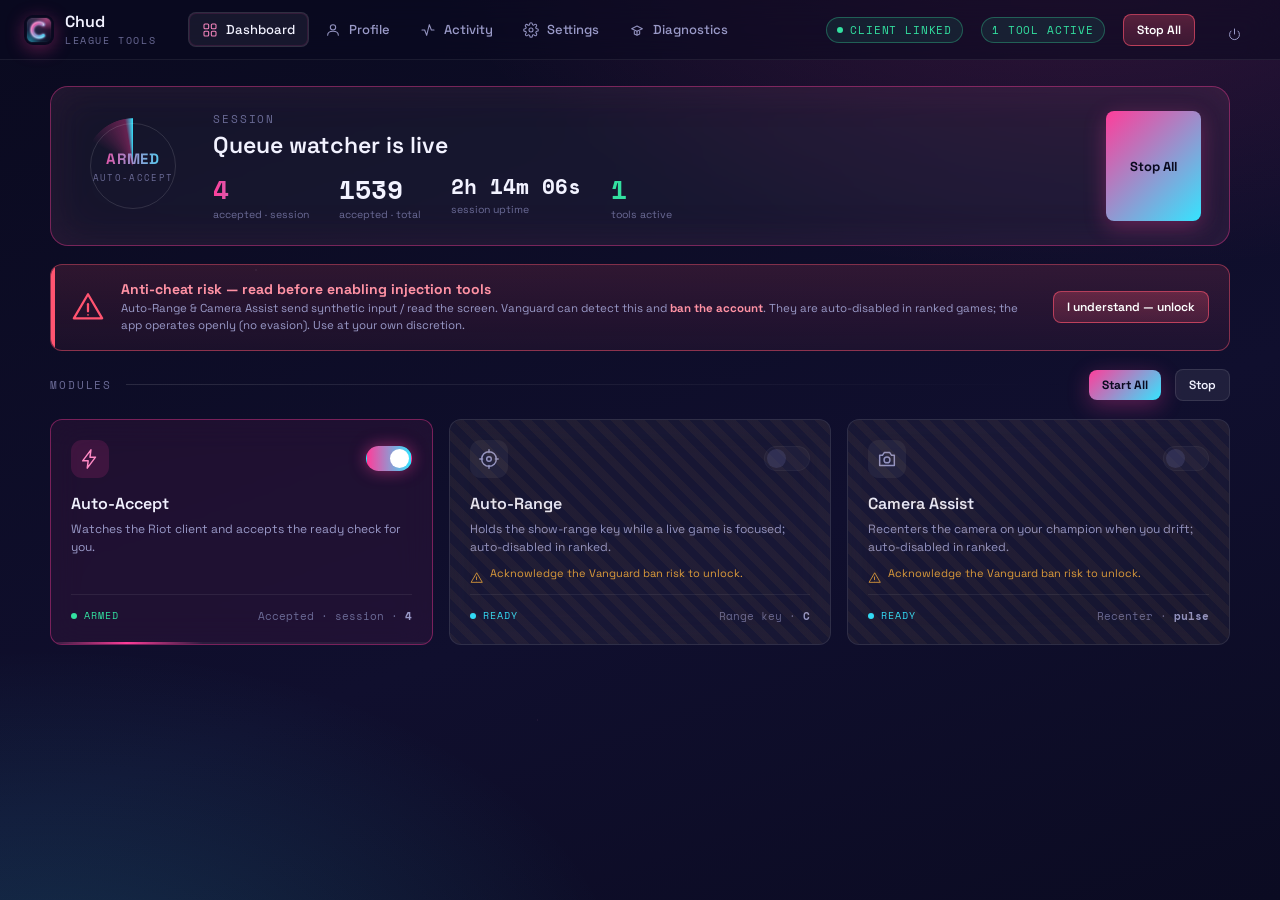
==== native/ui/index.html @ 0fd9d082 "Initial release — Chud Native League of Legends toolkit built with Rust + Tauri 2: Auto-Accept (LCU " ====
<!DOCTYPE html>
<html lang="en">
<head>
  <meta charset="UTF-8" />
  <meta name="viewport" content="width=device-width, initial-scale=1.0" />
  <title>Chud — League Tools</title>
  <link rel="icon" type="image/png" href="icons/app.png" />
  <link rel="stylesheet" href="styles/neon.css" />
  <link rel="stylesheet" href="styles/profile.css" />
</head>
<body>
  <div class="app-bg"></div>
  <div class="shell">
    <header class="topbar">
      <div class="brand">
        <img class="brand-mark" src="icons/app.png" alt="Chud" />
        <div class="col" style="gap:1px">
          <span class="brand-title">Chud</span>
          <span class="brand-sub">LEAGUE TOOLS</span>
        </div>
      </div>
      <nav class="nav" id="nav"></nav>
      <div class="spacer"></div>
      <span id="topClient" class="chip"></span>
      <span id="topChip" class="chip"></span>
      <button class="btn danger sm" id="stopAllTop" style="display:none">Stop All</button>
      <button class="btn ghost sm" id="exitBtn" title="Exit"><span id="exitIco" style="display:inline-flex;width:15px;height:15px"></span></button>
    </header>
    <div class="content"><div class="content-inner fade-in" id="page"></div></div>
  </div>

  <div class="toast-wrap" id="toasts"></div>

  <script src="src/profile.js"></script>
  <script src="src/main.js"></script>
</body>
</html>
---- native/ui/styles/neon.css ----
/* ============================================================
   Chud — Neon Glass design system
   Frosted midnight glass · magenta→cyan neon accent · energetic
   Drop-in replacement for the old Hextech UI (native/ui/).
   Token *names* mirror the legacy set so profile.js keeps working;
   only the *values* change to the Neon Glass palette.
   ============================================================ */

@import url('https://fonts.googleapis.com/css2?family=Space+Grotesk:wght@400;500;600;700&family=Space+Mono:wght@400;700&display=swap');

@font-face {
  font-family: 'JetBrains Mono';
  src: url('../fonts/JetBrainsMono-Regular.ttf') format('truetype');
  font-weight: 400; font-display: swap;
}
@font-face {
  font-family: 'JetBrains Mono';
  src: url('../fonts/JetBrainsMono-Medium.ttf') format('truetype');
  font-weight: 500; font-display: swap;
}
@font-face {
  font-family: 'JetBrains Mono';
  src: url('../fonts/JetBrainsMono-Bold.ttf') format('truetype');
  font-weight: 700; font-display: swap;
}

:root {
  /* surfaces (deep midnight) */
  --bg-base:   #0a0a1f;
  --bg-stage:  #0b0b22;
  --bg-panel:  rgba(255,255,255,0.045);
  --bg-raised: rgba(255,255,255,0.07);
  --bg-inset:  rgba(6,6,20,0.55);

  /* glass */
  --glass:        rgba(255,255,255,0.045);
  --glass-strong: rgba(255,255,255,0.07);
  --glass-border: rgba(255,255,255,0.10);
  --glass-blur:   16px;

  /* text */
  --text-primary:   #f2f2ff;
  --text-secondary: #9a9ac8;
  --text-muted:     #6b6b96;
  --text-dark:      #0a0a1f;

  /* lines */
  --line-soft:   rgba(255,255,255,0.07);
  --line-strong: rgba(255,255,255,0.12);
  --line-gold:   rgba(255,61,154,0.42);   /* legacy name → neon magenta edge */

  /* neon accent */
  --magenta:      #ff3d9a;
  --magenta-soft: #ff8ac4;
  --cyan:         #35e4ff;
  --cyan-soft:    #7ceeff;
  --neon-grad:    linear-gradient(135deg, #ff3d9a, #35e4ff);
  --neon-grad-h:  linear-gradient(90deg, #ff3d9a, #35e4ff);

  /* legacy accent names remapped onto the neon palette (profile.js uses these) */
  --gold:        #7ceeff;
  --gold-bright: #f2f2ff;
  --gold-hover:  #9ff1ff;
  --gold-press:  #35e4ff;
  --gold-fill:   rgba(53,228,255,0.10);
  --teal:        #35e4ff;
  --blue:        #6aa0f0;

  /* status */
  --green:      #33e0a0;
  --green-fill: rgba(51,224,160,0.12);
  --red:        #ff5470;
  --red-fill:   rgba(255,84,112,0.12);
  --amber:      #e6a23c;
  --amber-fill: rgba(230,162,60,0.12);
  --purple:     #b768e6;

  /* radii */
  --r-sm: 8px;
  --r-md: 12px;
  --r-lg: 18px;

  /* fonts */
  --font-display: 'Space Grotesk', system-ui, sans-serif;
  --font-ui:      'Space Grotesk', system-ui, sans-serif;
  --font-mono:    'Space Mono', 'JetBrains Mono', ui-monospace, monospace;
}

* { box-sizing: border-box; margin: 0; padding: 0; }

html, body {
  height: 100%;
  background: var(--bg-base);
  color: var(--text-primary);
  font-family: var(--font-ui);
  -webkit-font-smoothing: antialiased;
  text-rendering: optimizeLegibility;
  overflow: hidden;
}
a { color: var(--cyan-soft); text-decoration: none; }
a:hover { color: var(--cyan); }

::selection { background: rgba(255,61,154,0.32); color: #fff; }

/* animated ambient backdrop */
.app-bg {
  position: fixed; inset: 0; z-index: 0; pointer-events: none;
  background:
    radial-gradient(1100px 640px at 84% -12%, rgba(255,61,154,0.18), transparent 60%),
    radial-gradient(1000px 620px at 4% 112%, rgba(53,228,255,0.16), transparent 58%),
    linear-gradient(160deg, #0a0a1f, #100f2e 60%, #0b0b22);
}
.app-bg::after {
  content: ''; position: absolute; inset: 0; opacity: .5;
  background:
    radial-gradient(2px 2px at 20% 30%, rgba(255,255,255,.35), transparent 50%),
    radial-gradient(1.5px 1.5px at 70% 65%, rgba(124,238,255,.4), transparent 50%),
    radial-gradient(1.5px 1.5px at 42% 80%, rgba(255,138,196,.4), transparent 50%),
    radial-gradient(1.5px 1.5px at 88% 22%, rgba(255,255,255,.3), transparent 50%);
}

/* scrollbars */
*::-webkit-scrollbar { width: 10px; height: 10px; }
*::-webkit-scrollbar-track { background: transparent; }
*::-webkit-scrollbar-thumb { background: rgba(255,255,255,.10); border-radius: 6px; border: 2px solid transparent; background-clip: padding-box; }
*::-webkit-scrollbar-thumb:hover { background: rgba(255,255,255,.18); background-clip: padding-box; }

/* ============================================================
   App shell — glass top bar + content
   ============================================================ */
.shell { position: relative; z-index: 1; display: flex; flex-direction: column; height: 100vh; }

.topbar {
  display: flex; align-items: center; gap: 18px;
  padding: 0 24px; height: 60px; flex: 0 0 auto;
  border-bottom: 1px solid var(--line-soft);
  background: rgba(10,10,31,0.55); backdrop-filter: blur(var(--glass-blur));
}
.brand { display: flex; align-items: center; gap: 11px; }
.brand-mark {
  width: 30px; height: 30px; border-radius: 9px; flex: 0 0 auto;
  display: block; object-fit: cover;
  box-shadow: 0 4px 18px rgba(255,61,154,0.35);
}
.brand-title { font-weight: 600; font-size: 16px; color: var(--text-primary); letter-spacing: .01em; }
.brand-sub { font-family: var(--font-mono); font-size: 10px; letter-spacing: .16em; color: var(--text-muted); }

.nav { display: flex; align-items: center; gap: 2px; margin-left: 14px; }
.nav-item {
  display: inline-flex; align-items: center; gap: 8px;
  padding: 8px 13px; border-radius: var(--r-sm); cursor: pointer;
  color: var(--text-secondary); font-size: 13px; font-weight: 500;
  border: 1px solid transparent; transition: background .15s, color .15s, border-color .15s;
}
.nav-item:hover { color: var(--text-primary); background: rgba(255,255,255,.05); }
.nav-item.active {
  color: var(--text-primary); background: rgba(255,255,255,.06);
  border-color: var(--glass-border);
  box-shadow: 0 0 0 1px rgba(255,61,154,.12) inset;
}
.nav-item.active .nav-ico { color: var(--magenta-soft); }
.nav-ico { width: 16px; height: 16px; display: inline-flex; opacity: .95; }
.nav-ico svg { width: 100%; height: 100%; }

.topbar .spacer { flex: 1; }
.page-title { display: none; }

.content { flex: 1; overflow-y: auto; padding: 26px 28px 60px; }
.content-inner { max-width: 1180px; margin: 0 auto; }

.fade-in { animation: fadeIn .3s ease both; }
@keyframes fadeIn { from { opacity: 0; transform: translateY(8px); } to { opacity: 1; transform: none; } }

/* ============================================================
   Glass surfaces
   ============================================================ */
.glass, .hx, .forge {
  position: relative;
  background: var(--glass);
  border: 1px solid var(--glass-border);
  border-radius: var(--r-lg);
  backdrop-filter: blur(var(--glass-blur));
  padding: 22px;
}
.glass.lit, .hx.armed, .forge.lit {
  border-color: var(--line-gold);
  box-shadow: 0 0 0 1px rgba(255,61,154,.10), 0 0 40px rgba(255,61,154,.08) inset;
}
.glass.danger, .hx.danger { border-color: rgba(255,84,112,.5); }
/* legacy filigree corners are invisible in neon */
.fcorner, .corner { display: none; }

/* ============================================================
   Buttons
   ============================================================ */
.btn {
  display: inline-flex; align-items: center; justify-content: center; gap: 8px;
  font-family: var(--font-ui); font-size: 13px; font-weight: 600;
  padding: 10px 18px; border-radius: var(--r-sm); cursor: pointer;
  border: 1px solid var(--glass-border); background: var(--glass-strong);
  color: var(--text-primary); transition: all .15s; white-space: nowrap;
}
.btn:hover { background: rgba(255,255,255,.11); border-color: var(--line-strong); }
.btn:active { transform: translateY(1px); }
.btn[disabled] { opacity: .4; cursor: not-allowed; }
.btn[disabled]:active { transform: none; }
.btn.sm { padding: 7px 13px; font-size: 12px; }
.btn.block { width: 100%; }
.btn.primary {
  color: var(--text-dark); border: none; font-weight: 700;
  background: var(--neon-grad);
  box-shadow: 0 6px 22px rgba(255,61,154,.32);
}
.btn.primary:hover { filter: brightness(1.07); box-shadow: 0 8px 28px rgba(255,61,154,.42); }
.btn.danger {
  color: #fff; border-color: rgba(255,84,112,.6);
  background: linear-gradient(180deg, rgba(255,84,112,.28), rgba(255,84,112,.16));
}
.btn.danger:hover { background: linear-gradient(180deg, rgba(255,84,112,.4), rgba(255,84,112,.24)); }
.btn.ghost { background: transparent; border-color: transparent; color: var(--text-secondary); }
.btn.ghost:hover { background: rgba(255,255,255,.05); color: var(--text-primary); }

/* ============================================================
   Toggle switch (neon)
   ============================================================ */
.tog {
  --w: 46px; --h: 25px;
  position: relative; width: var(--w); height: var(--h);
  border-radius: 999px; cursor: pointer; flex: 0 0 auto;
  background: rgba(255,255,255,.08); border: 1px solid var(--glass-border);
  transition: background .2s, border-color .2s, box-shadow .2s;
}
.tog .knob {
  position: absolute; top: 2px; left: 2px; width: 19px; height: 19px;
  border-radius: 50%; background: #5a5a86;
  transition: transform .22s cubic-bezier(.4,1.3,.6,1), background .2s;
}
.tog.on {
  background: var(--neon-grad-h); border-color: transparent;
  box-shadow: 0 0 16px rgba(255,61,154,.5);
}
.tog.on .knob { transform: translateX(21px); background: #fff; }
.tog.disabled { opacity: .4; cursor: not-allowed; }

/* ============================================================
   Status chip / light
   ============================================================ */
.chip {
  display: inline-flex; align-items: center; gap: 7px;
  font-family: var(--font-mono); font-size: 10.5px; font-weight: 400;
  letter-spacing: .08em; padding: 4px 10px; border-radius: 20px;
  border: 1px solid transparent; text-transform: uppercase;
}
.slight { position: relative; flex: 0 0 auto; border-radius: 50%; display: inline-block; }
.slight.on { animation: breathe 2.4s ease-in-out infinite; }
@keyframes breathe {
  0%,100% { box-shadow: 0 0 0 0 currentColor; filter: brightness(1); }
  50%     { box-shadow: 0 0 9px 1px currentColor; filter: brightness(1.3); }
}

/* helpers */
.row { display: flex; align-items: center; gap: 14px; }
.col { display: flex; flex-direction: column; }
.between { justify-content: space-between; }
.grow { flex: 1; }
.muted { color: var(--text-secondary); }
.dim { color: var(--text-muted); }
.mono { font-family: var(--font-mono); }
.spacer { flex: 1; }
.section-label { font-family: var(--font-mono); font-size: 10.5px; font-weight: 400; letter-spacing: .18em; text-transform: uppercase; color: var(--text-muted); }
.divider { height: 1px; background: var(--line-soft); width: 100%; }

/* ============================================================
   Dashboard — hero glass + module grid  (matches mock 1c)
   ============================================================ */
.dash { display: flex; flex-direction: column; gap: 18px; }

.hero {
  position: relative; overflow: hidden;
  display: flex; align-items: center; gap: 26px;
  padding: 24px 28px; border-radius: var(--r-lg);
  background: var(--glass); border: 1px solid var(--glass-border);
  backdrop-filter: blur(var(--glass-blur));
}
.hero.armed { border-color: var(--line-gold); box-shadow: 0 0 50px rgba(255,61,154,.08) inset; }

.core {
  position: relative; width: 108px; height: 108px; flex: 0 0 auto; display: grid; place-items: center;
}
.core-ring {
  position: absolute; inset: 0; border-radius: 50%;
  background: conic-gradient(from 0deg, transparent 300deg, rgba(255,61,154,.35) 350deg, var(--cyan) 360deg);
  -webkit-mask: radial-gradient(circle, #000 62%, transparent 63%);
          mask: radial-gradient(circle, #000 62%, transparent 63%);
  animation: sweep 3.4s linear infinite;
}
.hero.armed .core-ring { animation-duration: 2s; }
.core-idle .core-ring { background: conic-gradient(from 0deg, transparent 300deg, rgba(154,154,200,.2) 350deg, rgba(154,154,200,.4) 360deg); }
.core-inner { position: absolute; inset: 11px; border-radius: 50%; border: 1px solid rgba(255,255,255,.12); }
@keyframes sweep { to { transform: rotate(360deg); } }
.core-label { text-align: center; z-index: 1; }
.core-state {
  font-family: var(--font-display); font-weight: 700; font-size: 15px; letter-spacing: .06em;
  background: var(--neon-grad-h); -webkit-background-clip: text; background-clip: text; color: transparent;
}
.core-idle .core-state { background: none; color: var(--text-muted); -webkit-text-fill-color: currentColor; }
.core-cap { font-family: var(--font-mono); font-size: 8.5px; letter-spacing: .16em; color: var(--text-muted); margin-top: 3px; text-transform: uppercase; }

.hero-body { flex: 1; min-width: 0; }
.hero-kicker { font-family: var(--font-mono); font-size: 10.5px; letter-spacing: .18em; text-transform: uppercase; color: var(--text-muted); }
.hero-title { font-size: 23px; font-weight: 600; color: var(--text-primary); margin-top: 3px; }
.hero-stats { display: flex; gap: 30px; margin-top: 16px; flex-wrap: wrap; }
.hstat .hstat-val { font-family: var(--font-mono); font-size: 26px; font-weight: 700; color: var(--text-primary); line-height: 1; }
.hstat .hstat-val.grad { background: var(--neon-grad-h); -webkit-background-clip: text; background-clip: text; color: transparent; }
.hstat .hstat-val.green { color: var(--green); }
.hstat .hstat-val.uptime { font-size: 21px; }
.hstat .hstat-lab { font-size: 10.5px; color: var(--text-muted); margin-top: 6px; }

.dash-sec { display: flex; align-items: center; gap: 14px; }
.dash-sec .rule { flex: 1; height: 1px; background: linear-gradient(90deg, var(--line-strong), transparent); }

.modules { display: grid; grid-template-columns: repeat(3, 1fr); gap: 16px; }
@media (max-width: 980px) { .modules { grid-template-columns: 1fr; } }

.mod {
  position: relative; overflow: hidden; display: flex; flex-direction: column;
  border-radius: var(--r-md); padding: 20px;
  background: var(--glass); border: 1px solid var(--glass-border);
  backdrop-filter: blur(var(--glass-blur)); transition: border-color .2s, box-shadow .2s;
}
.mod.armed { background: rgba(255,61,154,.07); border-color: rgba(255,61,154,.4); }
.mod.armed .mod-flow { display: block; }
.mod.locked { opacity: .96; }
.mod.locked .hazard-stripe { position: absolute; inset: 0; pointer-events: none; opacity: .5;
  background-image: repeating-linear-gradient(45deg, rgba(230,162,60,.10) 0 8px, transparent 8px 16px); }
.mod-flow { display: none; position: absolute; left: 0; right: 0; bottom: 0; height: 2px; background: rgba(255,255,255,.05); overflow: hidden; }
.mod-flow i { position: absolute; top: 0; bottom: 0; width: 40%; background: linear-gradient(90deg, transparent, var(--magenta), transparent); animation: flow 2.4s linear infinite; }
@keyframes flow { from { transform: translateX(-120%); } to { transform: translateX(320%); } }

.mod-head { display: flex; align-items: center; justify-content: space-between; }
.mod-gem {
  width: 38px; height: 38px; border-radius: 11px; display: grid; place-items: center; padding: 8px;
  color: var(--text-secondary); background: rgba(255,255,255,.06);
}
.mod-gem svg { width: 100%; height: 100%; }
.mod.armed .mod-gem { color: var(--magenta-soft); background: rgba(255,61,154,.14); }
.mod-title { font-weight: 600; font-size: 16px; color: var(--text-primary); margin-top: 15px; }
.mod-sub { font-size: 12px; line-height: 1.5; color: var(--text-secondary); margin-top: 6px; flex: 1; }
.mod-foot { display: flex; align-items: center; justify-content: space-between; margin-top: 14px; padding-top: 13px; border-top: 1px solid var(--line-soft); }
.mod-status { font-family: var(--font-mono); font-size: 10px; letter-spacing: .1em; display: inline-flex; align-items: center; gap: 7px; text-transform: uppercase; }
.mod-metric { font-family: var(--font-mono); font-size: 11px; color: var(--text-muted); }
.mod-metric b { color: var(--text-secondary); font-weight: 700; }
.mod-lock { font-size: 11px; color: var(--amber); margin-top: 10px; display: flex; align-items: center; gap: 7px; }
.mod-actions { display: flex; align-items: center; gap: 10px; margin-top: 14px; }

/* ============================================================
   Risk strip / acknowledgment gate
   ============================================================ */
.riskstrip {
  position: relative; overflow: hidden; display: flex; align-items: center; gap: 16px;
  padding: 15px 20px; border-radius: var(--r-md);
  background: linear-gradient(180deg, rgba(255,84,112,.14), rgba(255,84,112,.06));
  border: 1px solid rgba(255,84,112,.45);
}
.riskstrip::before { content: ''; position: absolute; left: 0; top: 0; bottom: 0; width: 4px; background: var(--red); }
.riskstrip .hazard { width: 34px; height: 34px; flex: 0 0 auto; display: grid; place-items: center; color: var(--red); }
.riskstrip .hazard svg { width: 100%; height: 100%; }
.risk-title { font-weight: 700; font-size: 14px; color: #ff92a4; }
.risk-body { font-size: 11.5px; color: var(--text-secondary); margin-top: 2px; line-height: 1.5; }

/* ============================================================
   Settings
   ============================================================ */
.set-wrap { display: flex; flex-direction: column; gap: 16px; }
.set-card { }
.set-card-title { font-weight: 600; font-size: 16px; color: var(--text-primary); margin-bottom: 6px; display: flex; align-items: center; gap: 10px; }
.set-card-title .ci { width: 18px; height: 18px; color: var(--magenta-soft); display: inline-flex; }
.set-card-title .ci svg { width: 100%; height: 100%; }
.set-list { display: flex; flex-direction: column; }
.set-field { display: flex; align-items: center; justify-content: space-between; gap: 20px; padding: 15px 2px; border-bottom: 1px solid var(--line-soft); }
.set-field:last-child { border-bottom: none; }
.set-flabel { font-size: 13.5px; color: var(--text-primary); }
.set-fhint { font-family: var(--font-mono); font-size: 11px; color: var(--text-muted); margin-top: 3px; }
.set-control { display: flex; align-items: center; }
.set-input-wrap { display: inline-flex; align-items: center; gap: 7px; }
.set-input {
  background: var(--bg-inset); border: 1px solid var(--glass-border); color: var(--text-primary);
  font-family: var(--font-mono); font-size: 13px; padding: 8px 12px; border-radius: var(--r-sm);
  width: 100px; text-align: right; outline: none; transition: border-color .15s, box-shadow .15s;
}
.set-input:focus { border-color: var(--cyan); box-shadow: 0 0 0 3px rgba(53,228,255,.15); }
.set-input.key { width: 130px; text-align: center; text-transform: lowercase; color: var(--cyan-soft); }
.set-unit { font-family: var(--font-mono); font-size: 11px; color: var(--text-muted); }
.set-seg { display: inline-flex; border: 1px solid var(--glass-border); border-radius: var(--r-sm); overflow: hidden; background: var(--bg-inset); }
.seg-btn { background: transparent; border: none; color: var(--text-secondary); font-family: var(--font-mono); font-size: 11.5px; padding: 8px 14px; cursor: pointer; border-right: 1px solid var(--glass-border); transition: all .15s; }
.seg-btn:last-child { border-right: none; }
.seg-btn:hover { color: var(--text-primary); }
.seg-btn.on { background: var(--neon-grad-h); color: var(--text-dark); font-weight: 700; }

/* ============================================================
   Activity log
   ============================================================ */
.act-head { display: flex; align-items: center; justify-content: space-between; margin-bottom: 6px; }
.act-meta { font-family: var(--font-mono); font-size: 11px; color: var(--text-muted); display: inline-flex; align-items: center; gap: 12px; }
.act-list { display: flex; flex-direction: column; max-height: 64vh; overflow-y: auto; }
.act-row { display: grid; grid-template-columns: 22px 76px 1fr; align-items: center; gap: 14px; padding: 12px 4px; border-bottom: 1px solid var(--line-soft); font-size: 13px; }
.act-row:last-child { border-bottom: none; }
.act-ico { width: 16px; height: 16px; display: inline-flex; }
.act-ico svg { width: 100%; height: 100%; }
.act-time { font-family: var(--font-mono); font-size: 11.5px; color: var(--text-muted); }
.act-text { color: var(--text-primary); }

/* ============================================================
   Diagnostics
   ============================================================ */
.diag-grid { display: grid; grid-template-columns: 1fr 1fr; gap: 16px; }
@media (max-width: 900px) { .diag-grid { grid-template-columns: 1fr; } }
.diag-card-title { font-weight: 600; font-size: 15px; color: var(--text-primary); margin-bottom: 8px; }
.diag-list { display: flex; flex-direction: column; }
.diag-row { display: flex; align-items: center; justify-content: space-between; gap: 16px; padding: 9px 2px; font-size: 13px; border-bottom: 1px solid var(--line-soft); }
.diag-row:last-child { border-bottom: none; }
.diag-k { color: var(--text-secondary); font-size: 12.5px; }
.diag-v { font-family: var(--font-mono); font-size: 12.5px; color: var(--text-primary); }
.diag-actions { display: flex; gap: 10px; margin-top: 16px; flex-wrap: wrap; }
.diag-capout { font-family: var(--font-mono); font-size: 12px; margin-top: 12px; line-height: 1.5; }
.kbd { font-family: var(--font-mono); font-size: 12px; color: var(--cyan-soft); background: var(--bg-inset); border: 1px solid var(--line-gold); border-radius: var(--r-sm); padding: 3px 9px; }

/* ============================================================
   Ready-check overlay
   ============================================================ */
.rc-overlay { position: fixed; inset: 0; z-index: 50; display: grid; place-items: center; background: rgba(5,5,20,.72); backdrop-filter: blur(6px); animation: fadeIn .25s ease both; }
.rc-card {
  position: relative; width: 340px; padding: 34px 30px 30px; text-align: center;
  background: var(--glass-strong); border: 1px solid var(--line-gold); border-radius: var(--r-lg);
  backdrop-filter: blur(var(--glass-blur));
  box-shadow: 0 0 60px rgba(255,61,154,.28), 0 20px 60px rgba(0,0,0,.6);
  animation: rcPop .3s cubic-bezier(.3,1.4,.5,1) both;
}
.rc-card.ok { border-color: var(--green); box-shadow: 0 0 60px rgba(51,224,160,.28), 0 20px 60px rgba(0,0,0,.6); }
@keyframes rcPop { from { transform: scale(.86); opacity: 0; } to { transform: scale(1); opacity: 1; } }
.rc-title { font-family: var(--font-display); font-weight: 700; font-size: 22px; color: var(--text-primary); letter-spacing: .02em; margin-top: 12px; }
.rc-sub { font-size: 12.5px; color: var(--text-secondary); margin-top: 5px; }
.rc-bar { margin-top: 18px; height: 6px; background: var(--bg-inset); border-radius: 4px; overflow: hidden; border: 1px solid var(--glass-border); }
.rc-fill { height: 100%; background: var(--neon-grad-h); transition: width .35s linear; }

/* ============================================================
   Toasts
   ============================================================ */
.toast-wrap { position: fixed; right: 22px; bottom: 22px; z-index: 60; display: flex; flex-direction: column; gap: 10px; }
.toast {
  min-width: 260px; max-width: 360px; padding: 13px 16px; border-radius: var(--r-md);
  background: var(--glass-strong); border: 1px solid var(--glass-border); backdrop-filter: blur(var(--glass-blur));
  box-shadow: 0 12px 40px rgba(0,0,0,.5); animation: toastIn .3s cubic-bezier(.3,1.2,.5,1) both;
  display: flex; gap: 12px; align-items: flex-start;
}
.toast.out { animation: toastOut .3s ease forwards; }
@keyframes toastIn { from { opacity: 0; transform: translateX(30px); } to { opacity: 1; transform: none; } }
@keyframes toastOut { to { opacity: 0; transform: translateX(30px); } }
.toast-bar { width: 3px; align-self: stretch; border-radius: 3px; background: var(--cyan); flex: 0 0 auto; }
.toast.success .toast-bar { background: var(--green); }
.toast.danger .toast-bar { background: var(--red); }
.toast.warning .toast-bar { background: var(--amber); }
.toast-title { font-size: 13px; font-weight: 600; color: var(--text-primary); }
.toast-msg { font-size: 12px; color: var(--text-secondary); margin-top: 2px; line-height: 1.45; }

body.no-motion *, body.no-motion *::before, body.no-motion *::after { animation: none !important; }
---- native/ui/styles/profile.css ----
/* ============================================================
   Chud — Neon Glass · Profile screen styles
   Styles the markup emitted by src/profile.js (op.gg-style profile).
   Uses the shared tokens in neon.css (magenta→cyan neon palette).
   ============================================================ */

.profile { display: flex; flex-direction: column; gap: 16px; }

.pf-sync {
  display: flex; align-items: center; gap: 10px; flex-wrap: wrap;
  font-family: var(--font-mono); font-size: 11.5px; color: var(--text-muted);
  padding: 2px 2px 0;
}
.pf-sync .endp { color: var(--cyan-soft); }
.pf-sync .dotsep { opacity: .5; }
.pf-sync .refresh {
  margin-left: auto; display: inline-flex; align-items: center; gap: 6px; cursor: pointer;
  color: var(--text-secondary); padding: 5px 11px; border-radius: var(--r-sm);
  border: 1px solid var(--glass-border); transition: all .15s;
}
.pf-sync .refresh:hover { color: var(--text-primary); border-color: var(--line-strong); background: rgba(255,255,255,.05); }

/* ---- banner ---- */
.profile-banner-wrap { padding: 22px 26px; }
.pf-banner { display: grid; grid-template-columns: auto 1fr auto; align-items: center; gap: 26px; }
@media (max-width: 820px) { .pf-banner { grid-template-columns: auto 1fr; } .pf-rank-emblem { grid-column: 1 / -1; } }

.pf-avatar { position: relative; width: 96px; height: 96px; }
.pf-avatar .hexmask {
  position: absolute; inset: 8px; overflow: hidden;
  clip-path: polygon(50% 2%, 95% 26%, 95% 74%, 50% 98%, 5% 74%, 5% 26%);
  background: var(--bg-inset); display: grid; place-items: center;
}
.pf-avatar .hexmask img { width: 100%; height: 100%; object-fit: cover; }
.pf-avatar .hexring { position: absolute; inset: 0; }
.pf-avatar .hexring polygon { stroke: var(--cyan); filter: drop-shadow(0 0 6px rgba(53,228,255,.5)); }
.pf-avatar .lvl {
  position: absolute; bottom: -4px; left: 50%; transform: translateX(-50%);
  font-family: var(--font-mono); font-size: 11px; font-weight: 700; color: var(--text-dark);
  background: var(--neon-grad-h); padding: 2px 9px; border-radius: 20px; box-shadow: 0 4px 12px rgba(255,61,154,.35);
}

.pf-id { min-width: 0; }
.pf-name { display: flex; align-items: baseline; gap: 8px; }
.pf-name .gn { font-family: var(--font-display); font-weight: 700; font-size: 26px; color: var(--text-primary); }
.pf-name .tag { font-family: var(--font-mono); font-size: 14px; color: var(--text-muted); }
.pf-status-row { display: flex; align-items: center; gap: 10px; margin-top: 8px; flex-wrap: wrap; }
.hotstreak { font-size: 11.5px; font-weight: 600; color: var(--amber); }
.pf-xp { display: flex; align-items: center; gap: 10px; margin-top: 12px; max-width: 420px; }
.pf-xp .bar { flex: 1; height: 6px; background: var(--bg-inset); border-radius: 4px; overflow: hidden; border: 1px solid var(--glass-border); }
.pf-xp .bar i { display: block; height: 100%; background: var(--neon-grad-h); }
.pf-xp .xptxt { font-family: var(--font-mono); font-size: 10.5px; color: var(--text-muted); white-space: nowrap; }

.pf-rank-emblem { display: flex; align-items: center; gap: 14px; }
.emblem { position: relative; display: grid; place-items: center; }
.emblem .etier { position: absolute; bottom: 2px; left: 50%; transform: translateX(-50%); font-family: var(--font-mono); font-size: 11px; font-weight: 700; color: var(--text-primary); text-shadow: 0 1px 2px #000; }
.rank-meta { display: flex; flex-direction: column; gap: 3px; }
.rk-tier { font-family: var(--font-display); font-weight: 700; font-size: 17px; }
.rk-lp { font-size: 12px; color: var(--text-secondary); }
.rk-pct { font-size: 11px; color: var(--text-muted); }

/* ---- layout ---- */
.pf-layout { display: grid; grid-template-columns: 380px 1fr; gap: 16px; align-items: start; }
@media (max-width: 1040px) { .pf-layout { grid-template-columns: 1fr; } }
.pf-col { display: flex; flex-direction: column; gap: 16px; min-width: 0; }
.pf-card-head { display: flex; align-items: center; justify-content: space-between; margin-bottom: 12px; }

/* ---- ranked queue rows ---- */
.qrow { display: grid; grid-template-columns: auto 1fr auto; align-items: center; gap: 14px; padding: 14px 0; border-bottom: 1px solid var(--line-soft); }
.qrow:last-child { border-bottom: none; }
.qname { font-size: 13px; color: var(--text-secondary); }
.qtier { font-family: var(--font-display); font-weight: 700; font-size: 15px; margin-top: 2px; }
.qlp { font-family: var(--font-mono); font-size: 11px; color: var(--text-muted); }
.series-dots { display: flex; gap: 4px; }
.series-dots i { width: 9px; height: 9px; border-radius: 50%; background: var(--bg-inset); border: 1px solid var(--glass-border); }
.series-dots i.w { background: var(--green); border-color: var(--green); }
.series-dots i.l { background: var(--red); border-color: var(--red); }
.qwl { text-align: center; }
.wring { position: relative; display: inline-grid; place-items: center; }
.wring svg { display: block; }
.wring .wtxt { position: absolute; font-family: var(--font-mono); font-size: 12px; font-weight: 700; color: var(--text-primary); }
.qwl .wl { font-family: var(--font-mono); font-size: 11px; }
.qwl .wl .w { color: var(--green); } .qwl .wl .l { color: var(--red); }

/* ---- champion pool ---- */
.champ-row { display: grid; grid-template-columns: auto 1fr auto; align-items: center; gap: 12px; padding: 11px 0; border-bottom: 1px solid var(--line-soft); }
.champ-row:last-child { border-bottom: none; }
.champ-sq { position: relative; width: 42px; height: 42px; border-radius: 10px; overflow: hidden; background: var(--bg-inset); border: 1px solid var(--glass-border); flex: 0 0 auto; }
.champ-sq img { width: 100%; height: 100%; object-fit: cover; }
.champ-sq .fallback { width: 100%; height: 100%; display: grid; place-items: center; font-family: var(--font-display); font-weight: 700; font-size: 18px; color: var(--text-secondary); }
.champ-sq .mast { position: absolute; bottom: 0; right: 0; font-family: var(--font-mono); font-size: 8px; font-weight: 700; color: var(--text-dark); background: var(--cyan); padding: 0 3px; border-top-left-radius: 5px; }
.champ-info .cn { font-size: 14px; font-weight: 600; color: var(--text-primary); }
.champ-info .cm { font-family: var(--font-mono); font-size: 10.5px; color: var(--text-muted); margin-top: 2px; }
.champ-stat { text-align: right; }
.champ-stat .ckda { font-family: var(--font-mono); font-size: 13px; color: var(--text-primary); }
.champ-stat .cwr { font-family: var(--font-mono); font-size: 10.5px; margin-top: 2px; }

/* ---- performance summary ---- */
.perf-grid { display: grid; grid-template-columns: auto 1fr; gap: 26px; align-items: center; }
@media (max-width: 640px) { .perf-grid { grid-template-columns: 1fr; } }
.perf-ring { position: relative; display: grid; place-items: center; }
.perf-ring svg { display: block; }
.perf-ring .pr-center { position: absolute; text-align: center; }
.pr-wr { font-family: var(--font-mono); font-size: 28px; font-weight: 700; color: var(--text-primary); line-height: 1; }
.pr-wl { font-family: var(--font-mono); font-size: 11px; color: var(--text-secondary); margin-top: 4px; }
.pr-cap { font-size: 10px; color: var(--text-muted); text-transform: uppercase; letter-spacing: .12em; margin-top: 3px; }
.perf-metrics { display: grid; grid-template-columns: 1fr 1fr; gap: 14px; }
.pm { display: flex; flex-direction: column; gap: 3px; }
.pm-label { font-size: 10.5px; color: var(--text-muted); text-transform: uppercase; letter-spacing: .1em; }
.pm-val { font-family: var(--font-mono); font-size: 20px; font-weight: 700; color: var(--text-primary); }
.pm-val.gold { color: var(--cyan-soft); } .pm-val.teal { color: var(--cyan); }
.pm-sub { font-size: 10.5px; color: var(--text-muted); }
.kda-big .kk { color: var(--green); } .kda-big .dd { color: var(--red); } .kda-big .aa { color: var(--cyan); }
.roles { display: flex; flex-direction: column; gap: 8px; }
.role-row { display: grid; grid-template-columns: 66px 1fr 40px; align-items: center; gap: 10px; }
.role-row .rl { font-size: 12px; color: var(--text-secondary); }
.role-row .rbar { height: 6px; background: var(--bg-inset); border-radius: 4px; overflow: hidden; border: 1px solid var(--glass-border); }
.role-row .rbar i { display: block; height: 100%; background: var(--neon-grad-h); }
.role-row .rpct { font-family: var(--font-mono); font-size: 11px; color: var(--text-muted); text-align: right; }

/* ---- match history ---- */
.pf-filters { display: flex; align-items: center; gap: 8px; flex-wrap: wrap; }
.tab { display: inline-flex; align-items: center; gap: 7px; background: transparent; border: 1px solid var(--glass-border); color: var(--text-secondary); font-family: var(--font-ui); font-size: 12px; font-weight: 500; padding: 6px 12px; border-radius: var(--r-sm); cursor: pointer; transition: all .15s; }
.tab:hover { color: var(--text-primary); border-color: var(--line-strong); }
.tab.on { color: var(--text-dark); border-color: transparent; background: var(--neon-grad-h); font-weight: 700; }
.tab-n { font-family: var(--font-mono); font-size: 10px; background: rgba(0,0,0,.2); border-radius: 10px; padding: 0 6px; }
.tab.on .tab-n { background: rgba(0,0,0,.22); }

.match-list { display: flex; flex-direction: column; gap: 10px; }
.match { border-radius: var(--r-md); overflow: hidden; border: 1px solid var(--glass-border); background: var(--glass); }
.match.win { border-left: 3px solid var(--cyan); }
.match.loss { border-left: 3px solid var(--red); }
.match-main { display: grid; grid-template-columns: 118px auto 1fr auto auto 24px; align-items: center; gap: 16px; padding: 13px 16px; cursor: pointer; transition: background .15s; }
.match-main:hover { background: rgba(255,255,255,.04); }
.m-result { display: flex; flex-direction: column; gap: 2px; }
.m-result .rlabel { font-family: var(--font-display); font-weight: 700; font-size: 14px; }
.match.win .m-result .rlabel { color: var(--cyan); } .match.loss .m-result .rlabel { color: var(--red); }
.m-result .rqueue { font-size: 11px; color: var(--text-secondary); }
.m-result .rtime { font-family: var(--font-mono); font-size: 10px; color: var(--text-muted); }
.m-result .rlp { font-family: var(--font-mono); font-size: 10.5px; font-weight: 700; }
.m-result .rlp.up { color: var(--green); } .m-result .rlp.dn { color: var(--red); }
.m-champ { position: relative; display: flex; align-items: center; gap: 6px; }
.m-champ .clvl { position: absolute; bottom: -2px; left: 30px; font-family: var(--font-mono); font-size: 9px; color: var(--text-secondary); background: var(--bg-inset); border-radius: 8px; padding: 0 4px; }
.spells { display: flex; flex-direction: column; gap: 3px; margin-left: 6px; }
.spells .sp { width: 18px; height: 18px; border-radius: 5px; overflow: hidden; background: var(--bg-inset); border: 1px solid var(--glass-border); }
.spells .sp img { width: 100%; height: 100%; }
.m-kda { text-align: center; }
.m-kda .kline { font-family: var(--font-mono); font-size: 15px; font-weight: 700; }
.m-kda .kd-k { color: var(--text-primary); } .m-kda .kd-d { color: var(--red); } .m-kda .kd-a { color: var(--cyan); } .m-kda .sl { color: var(--text-muted); margin: 0 2px; }
.m-kda .kratio { font-size: 10.5px; margin-top: 2px; display: flex; align-items: center; gap: 6px; justify-content: center; }
.m-kda .mvp { font-family: var(--font-mono); font-size: 9px; font-weight: 700; color: var(--text-dark); background: var(--magenta-soft); padding: 0 5px; border-radius: 4px; }
.m-stats { font-family: var(--font-mono); font-size: 11px; color: var(--text-muted); display: flex; flex-direction: column; gap: 3px; }
.m-stats b { color: var(--text-secondary); }
.m-items { display: grid; grid-template-columns: repeat(4, 1fr); gap: 3px; }
.islot { width: 24px; height: 24px; border-radius: 5px; background: var(--bg-inset); border: 1px solid var(--glass-border); overflow: hidden; }
.islot.trinket { border-radius: 50%; }
.islot img { width: 100%; height: 100%; }
.m-expand { color: var(--text-muted); display: grid; place-items: center; }
.m-detail { display: none; grid-template-columns: 1fr 1fr; gap: 16px; padding: 14px 16px; border-top: 1px solid var(--line-soft); background: var(--bg-inset); }
.match.open .m-detail { display: grid; }
.match.open .m-expand { transform: rotate(180deg); }
.team-col .team-head { font-family: var(--font-mono); font-size: 10px; letter-spacing: .14em; text-transform: uppercase; color: var(--text-muted); margin-bottom: 8px; }
.sb-row { display: grid; grid-template-columns: auto 1fr auto; align-items: center; gap: 8px; padding: 4px 0; font-size: 12px; }
.sb-row.me { background: rgba(255,61,154,.08); border-radius: 6px; padding: 4px 8px; margin: 0 -8px; }
.sb-row .champ-sq { width: 26px; height: 26px; border-radius: 7px; }
.sb-name { color: var(--text-secondary); overflow: hidden; text-overflow: ellipsis; white-space: nowrap; }
.sb-kda { font-family: var(--font-mono); font-size: 11px; color: var(--text-muted); }

.emptystate { text-align: center; padding: 48px 24px; }
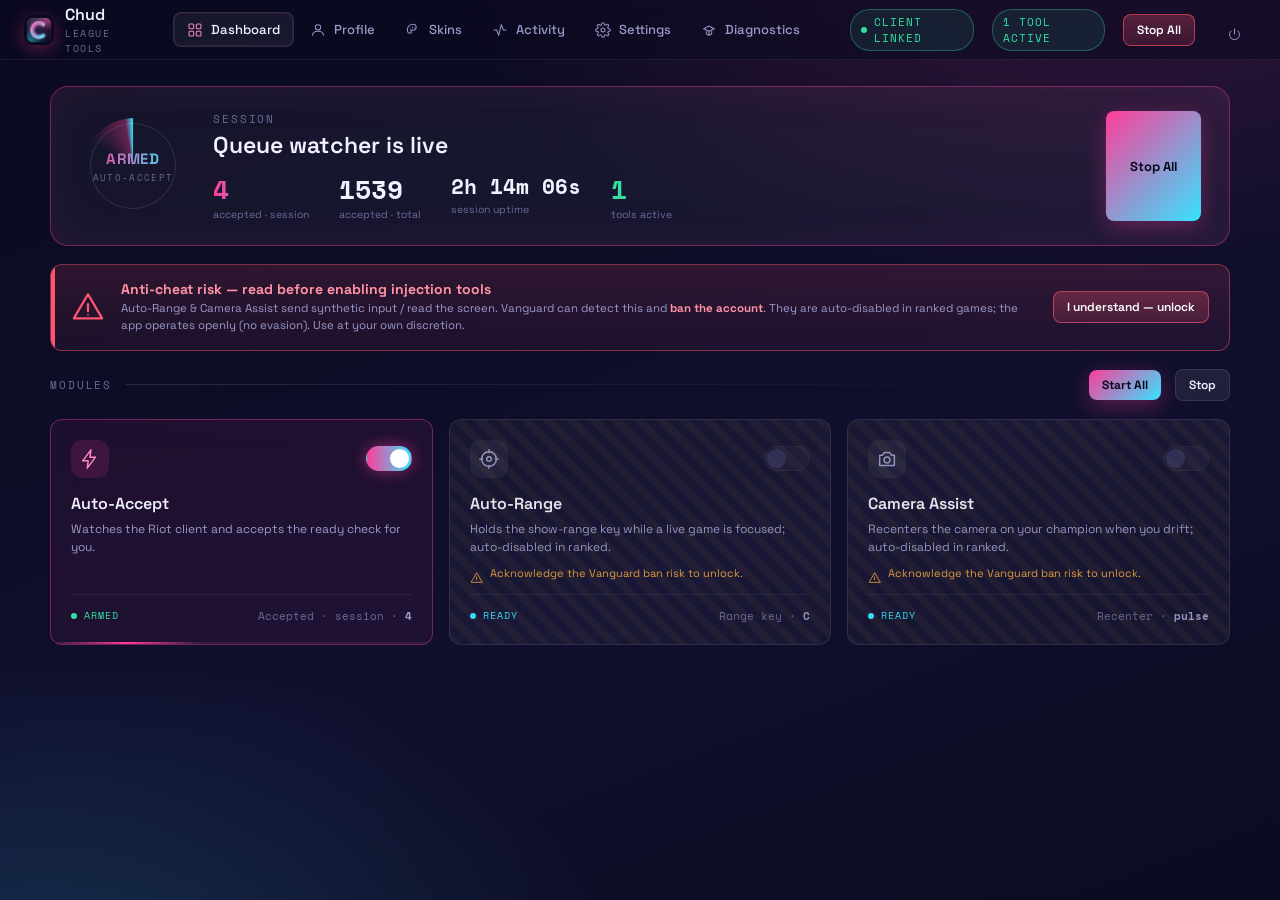
==== commit b56c5c4b: "In-app updater: themed 'update available' pill + progress overlay (click to update, no forced downti" ====
--- a/native/ui/index.html
+++ b/native/ui/index.html
@@ -21,6 +21,7 @@
       </div>
       <nav class="nav" id="nav"></nav>
       <div class="spacer"></div>
+      <button id="updatePill" class="update-pill" style="display:none"></button>
       <span id="topClient" class="chip"></span>
       <span id="topChip" class="chip"></span>
       <button class="btn danger sm" id="stopAllTop" style="display:none">Stop All</button>
@@ -29,8 +30,23 @@
     <div class="content"><div class="content-inner fade-in" id="page"></div></div>
   </div>
 
+  <div class="update-overlay" id="updateOverlay" style="display:none">
+    <div class="update-card">
+      <img class="update-mark" src="icons/app.png" alt="Chud" />
+      <div class="update-title" id="updateTitle">Update available</div>
+      <div class="update-sub" id="updateSub"></div>
+      <div class="update-track"><div class="update-bar" id="updateBar"></div></div>
+      <div class="update-pct" id="updatePct"></div>
+      <div class="update-actions" id="updateActions">
+        <button class="btn ghost sm" id="updateLater">Later</button>
+        <button class="btn primary sm" id="updateNow">Update &amp; restart</button>
+      </div>
+    </div>
+  </div>
+
   <div class="toast-wrap" id="toasts"></div>
 
+  <script src="src/shared.js"></script>
   <script src="src/profile.js"></script>
   <script src="src/main.js"></script>
 </body>
--- a/native/ui/styles/neon.css
+++ b/native/ui/styles/neon.css
@@ -464,3 +464,49 @@
 .toast-msg { font-size: 12px; color: var(--text-secondary); margin-top: 2px; line-height: 1.45; }
 
 body.no-motion *, body.no-motion *::before, body.no-motion *::after { animation: none !important; }
+
+/* ── In-app updater ─────────────────────────────────────────────────────── */
+.update-pill {
+  display: inline-flex; align-items: center; gap: 6px;
+  padding: 5px 11px; margin-right: 4px;
+  font: 600 12px/1 inherit; letter-spacing: .2px;
+  color: #0a0a1f; border: 0; border-radius: 999px; cursor: pointer;
+  background: var(--neon-grad-h);
+  box-shadow: 0 4px 16px rgba(255,61,154,.38);
+  animation: updatePulse 2.4s ease-in-out infinite;
+}
+.update-pill:hover { filter: brightness(1.08); }
+.update-pill svg { width: 13px; height: 13px; }
+@keyframes updatePulse {
+  0%,100% { box-shadow: 0 4px 16px rgba(255,61,154,.30); }
+  50%     { box-shadow: 0 4px 22px rgba(53,228,255,.55); }
+}
+
+.update-overlay {
+  position: fixed; inset: 0; z-index: 60; display: grid; place-items: center;
+  background: rgba(5,5,20,.72); backdrop-filter: blur(6px);
+  animation: fadeIn .25s ease both;
+}
+.update-card {
+  width: min(420px, 92vw); padding: 30px 30px 24px; text-align: center;
+  background: var(--bg-stage); border: 1px solid var(--glass-border);
+  border-radius: 18px; box-shadow: 0 24px 80px rgba(0,0,0,.55);
+  position: relative; overflow: hidden;
+}
+.update-card::before {
+  content: ""; position: absolute; inset: 0 0 auto 0; height: 3px;
+  background: var(--neon-grad-h);
+}
+.update-mark { width: 54px; height: 54px; margin-bottom: 14px; filter: drop-shadow(0 4px 14px rgba(255,61,154,.4)); }
+.update-title { font-size: 18px; font-weight: 700; color: var(--text-primary); }
+.update-sub { margin-top: 8px; font-size: 13px; color: var(--text-secondary); line-height: 1.5; }
+.update-track {
+  margin: 20px 0 8px; height: 8px; border-radius: 999px; overflow: hidden;
+  background: rgba(255,255,255,.08);
+}
+.update-bar {
+  height: 100%; width: 0%; border-radius: 999px;
+  background: var(--neon-grad-h); transition: width .25s ease;
+}
+.update-pct { font-size: 12px; color: var(--text-muted); min-height: 16px; }
+.update-actions { display: flex; gap: 10px; justify-content: center; margin-top: 18px; }
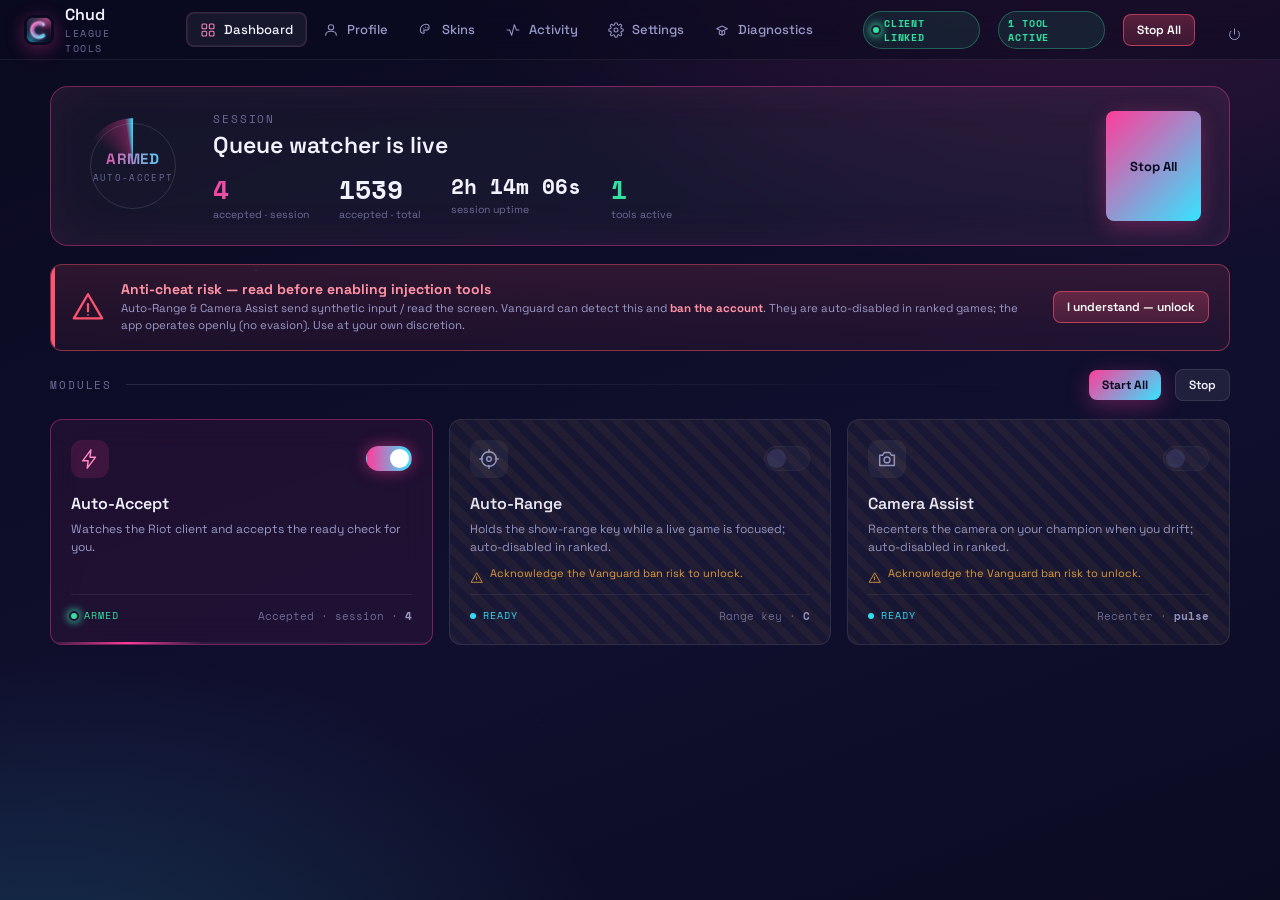
==== commit eca32b3d: "library: full marketplace UI + install pipeline" ====
--- a/native/ui/index.html
+++ b/native/ui/index.html
@@ -6,6 +6,7 @@
   <title>Chud — League Tools</title>
   <link rel="icon" type="image/png" href="icons/app.png" />
   <link rel="stylesheet" href="styles/neon.css" />
+  <link rel="stylesheet" href="styles/library.css" />
   <link rel="stylesheet" href="styles/profile.css" />
 </head>
 <body>
@@ -48,6 +49,7 @@
 
   <script src="src/shared.js"></script>
   <script src="src/profile.js"></script>
+  <script src="src/library.js"></script>
   <script src="src/main.js"></script>
 </body>
 </html>
--- a/native/ui/styles/neon.css
+++ b/native/ui/styles/neon.css
@@ -252,10 +252,17 @@
   border: 1px solid transparent; text-transform: uppercase;
 }
 .slight { position: relative; flex: 0 0 auto; border-radius: 50%; display: inline-block; }
-.slight.on { animation: breathe 2.4s ease-in-out infinite; }
+/* Compositor-friendly pulse: a glow pseudo whose opacity+scale animate (GPU),
+   instead of animating box-shadow/filter on the dot (which repaints every
+   frame for the whole session while the client is connected). */
+.slight.on::after {
+  content: ""; position: absolute; inset: -2px; border-radius: 50%;
+  box-shadow: 0 0 9px 1px currentColor; will-change: opacity, transform;
+  animation: breathe 2.4s ease-in-out infinite;
+}
 @keyframes breathe {
-  0%,100% { box-shadow: 0 0 0 0 currentColor; filter: brightness(1); }
-  50%     { box-shadow: 0 0 9px 1px currentColor; filter: brightness(1.3); }
+  0%,100% { opacity: .3; transform: scale(.7); }
+  50%     { opacity: 1; transform: scale(1); }
 }
 
 /* helpers */
@@ -510,3 +517,77 @@
 }
 .update-pct { font-size: 12px; color: var(--text-muted); min-height: 16px; }
 .update-actions { display: flex; gap: 10px; justify-content: center; margin-top: 18px; }
+
+/* ── Favorite skins picker ─────────────────────────────────────────────── */
+/* NOTE: the list uses BLOCK layout, not flex-column. A flex column with a
+   max-height shrinks its children (flex-shrink defaults to 1) to fit the box,
+   which collapsed all 173 rows to ~0 height (invisible) and clipped expanded
+   skin lists. Block + margins + overflow-y:auto scrolls correctly. */
+.fav-list { max-height: 60vh; overflow-y: auto; display: block; padding-right: 4px; }
+.fav-champ { border-radius: var(--r-sm); margin-bottom: 4px; }
+.fav-champ-head {
+  display: flex; align-items: center; gap: 10px; padding: 8px 10px; cursor: pointer;
+  background: var(--bg-inset); border: 1px solid var(--line-soft); border-radius: var(--r-sm);
+  transition: border-color .15s ease, background .15s ease;
+}
+.fav-champ-head:hover { border-color: var(--line-strong); }
+.fav-caret { width: 12px; flex: 0 0 auto; color: var(--text-muted); font-size: 11px; }
+.fav-cname { font-weight: 600; color: var(--text-primary); font-size: 13px; }
+.fav-cbadge { margin-left: auto; display: flex; align-items: center; }
+.fav-badge {
+  font-size: 11px; padding: 2px 9px; border-radius: 999px; color: var(--magenta-soft);
+  background: color-mix(in srgb, var(--magenta) 16%, transparent);
+  border: 1px solid color-mix(in srgb, var(--magenta) 40%, transparent);
+}
+.fav-clear { margin-left: 8px; flex: 0 0 auto; }
+.fav-skinlist { display: block; padding: 4px 6px 8px 22px; }
+.fav-skin {
+  display: flex; align-items: center; gap: 9px; padding: 5px 10px; margin-bottom: 2px; cursor: pointer;
+  border-radius: var(--r-sm); border: 1px solid transparent; font-size: 12.5px; color: var(--text-secondary);
+  transition: background .12s ease, color .12s ease;
+}
+.fav-skin:hover { background: var(--bg-inset); color: var(--text-primary); }
+.fav-skin.on { color: var(--magenta-soft); background: color-mix(in srgb, var(--magenta) 10%, transparent); }
+.fav-skin.undl { opacity: .5; cursor: not-allowed; }
+.fav-skin.undl:hover { background: transparent; color: var(--text-secondary); }
+.fav-dot { width: 12px; flex: 0 0 auto; color: var(--magenta-soft); font-size: 11px; }
+.fav-sname { flex: 1 1 auto; }
+
+/* Favorite skins — champ icons + skin thumbnails */
+.fav-cicon {
+  width: 22px; height: 22px; border-radius: 50%; flex: 0 0 auto;
+  object-fit: cover; background: var(--bg-inset);
+  border: 1px solid var(--line-soft);
+}
+.fav-cicon.broken { visibility: hidden; }
+.fav-thumb {
+  width: 46px; height: 27px; flex: 0 0 auto; border-radius: 4px;
+  object-fit: cover; background: var(--bg-inset);
+  border: 1px solid var(--line-soft);
+}
+.fav-thumb.broken { visibility: hidden; }
+
+/* ── Skin Library (BETA) ───────────────────────────────────────────────── */
+.beta-pill {
+  font-size: 9.5px; font-weight: 700; letter-spacing: .5px; padding: 2px 7px; margin-left: 8px;
+  border-radius: 999px; vertical-align: middle;
+  color: var(--cyan-soft); background: color-mix(in srgb, var(--cyan) 18%, transparent);
+  border: 1px solid color-mix(in srgb, var(--cyan) 40%, transparent);
+}
+.lib-count { font-size: 12px; margin-bottom: 10px; }
+.lib-grid { display: grid; grid-template-columns: repeat(auto-fill, minmax(190px, 1fr)); gap: 12px; }
+.lib-card {
+  display: flex; flex-direction: column; background: var(--bg-inset);
+  border: 1px solid var(--line-soft); border-radius: var(--r-md); overflow: hidden;
+  transition: border-color .15s ease, transform .15s ease;
+}
+.lib-card:hover { border-color: var(--line-strong); transform: translateY(-2px); }
+.lib-thumb-wrap { width: 100%; height: 118px; background: var(--bg-stage); overflow: hidden; }
+.lib-thumb { width: 100%; height: 100%; object-fit: cover; display: block; }
+.lib-thumb.broken { display: none; }
+.lib-body { padding: 8px 11px; flex: 1 1 auto; }
+.lib-name { font-weight: 600; font-size: 12.5px; color: var(--text-primary); white-space: nowrap; overflow: hidden; text-overflow: ellipsis; }
+.lib-meta { font-size: 11px; color: var(--text-muted); margin-top: 3px; line-height: 1.35; display: -webkit-box; -webkit-line-clamp: 2; -webkit-box-orient: vertical; overflow: hidden; }
+.lib-install { margin: 0 11px 11px; }
+.lib-ready { position: absolute; top: 6px; right: 6px; font-size: 13px; line-height: 1; padding: 2px 5px; border-radius: 6px; background: rgba(10,10,31,.7); backdrop-filter: blur(4px); }
+.lib-thumb-wrap { position: relative; }
--- a/native/ui/styles/library.css
+++ b/native/ui/styles/library.css
@@ -0,0 +1,122 @@
+/* Library (skin/mod marketplace) — uses neon.css tokens. */
+.lb-wrap { display: flex; flex-direction: column; gap: 14px; }
+.lb-head { display: flex; align-items: center; gap: 14px; }
+.lb-rule { flex: 1; height: 1px; background: linear-gradient(90deg, rgba(255,255,255,0.12), transparent); }
+.lb-seg { display: inline-flex; border: 1px solid rgba(255,255,255,0.10); border-radius: 8px; background: rgba(6,6,20,0.55); overflow: hidden; }
+.lb-seg-b { font-family: var(--font-mono); font-size: 11px; padding: 8px 15px; background: transparent; color: #9a9ac8; border: none; border-left: 1px solid rgba(255,255,255,0.10); cursor: pointer; white-space: nowrap; }
+.lb-seg-b:first-child { border-left: none; }
+.lb-seg-b:hover { color: #f2f2ff; }
+.lb-seg-b.on { background: var(--neon-grad-h); color: #0a0a1f; font-weight: 700; }
+.lb-seg-sm .lb-seg-b { font-size: 10.5px; padding: 7px 12px; }
+
+.lb-browse { display: grid; grid-template-columns: 232px 1fr; gap: 16px; align-items: start; }
+.lb-rail { position: sticky; top: 0; display: flex; flex-direction: column; gap: 14px; padding: 16px; }
+.lb-search { display: flex; align-items: center; gap: 8px; background: rgba(6,6,20,0.55); border: 1px solid rgba(255,255,255,0.10); border-radius: 8px; padding: 8px 11px; color: #6b6b96; }
+.lb-search input { flex: 1; min-width: 0; background: transparent; border: none; outline: none; font-family: var(--font-mono); font-size: 11.5px; color: #f2f2ff; }
+.lb-search kbd { font-family: var(--font-mono); font-size: 9.5px; color: #7ceeff; border: 1px solid rgba(255,61,154,0.42); border-radius: 5px; padding: 1px 5px; }
+.lb-sec-l { font-family: var(--font-mono); font-size: 9.5px; letter-spacing: 0.18em; text-transform: uppercase; color: #6b6b96; }
+.lb-rail-list { display: flex; flex-direction: column; gap: 2px; margin-top: 6px; }
+.lb-rail-row { display: flex; align-items: center; gap: 8px; padding: 6px 8px; border-radius: 8px; cursor: pointer; border: 1px solid transparent; color: #9a9ac8; font-size: 12px; }
+.lb-rail-row:hover { background: rgba(255,255,255,0.04); }
+.lb-rail-row.on { background: rgba(255,61,154,0.10); border-color: rgba(255,61,154,0.40); color: #ff8ac4; font-weight: 600; }
+.lb-ci { width: 20px; height: 20px; border-radius: 50%; object-fit: cover; flex: 0 0 auto; background: var(--bg-inset); }
+.lb-ci-all { border: 1px solid rgba(255,255,255,0.22); }
+.lb-rn { flex: 1; overflow: hidden; text-overflow: ellipsis; white-space: nowrap; }
+.lb-rc { font-family: var(--font-mono); font-size: 10px; color: #6b6b96; }
+.lb-rail-row.on .lb-rc { color: #ff8ac4; }
+.lb-showall { font-size: 11px; color: #6b6b96; cursor: pointer; padding: 5px 8px; }
+.lb-showall:hover { color: #f2f2ff; }
+.lb-div { height: 1px; background: rgba(255,255,255,0.07); }
+.lb-cat .lb-dot { width: 6px; height: 6px; border-radius: 50%; border: 1px solid rgba(255,255,255,0.25); flex: 0 0 auto; }
+.lb-cat.on .lb-dot { background: #ff3d9a; border: none; box-shadow: 0 0 8px rgba(255,61,154,0.8); }
+.lb-chips { display: flex; flex-wrap: wrap; gap: 6px; }
+.lb-chip { font-family: var(--font-mono); font-size: 9.5px; text-transform: uppercase; padding: 4px 10px; border-radius: 999px; cursor: pointer; color: #9a9ac8; background: rgba(255,255,255,0.04); border: 1px solid transparent; }
+.lb-chip.on { color: #ff8ac4; background: rgba(255,61,154,0.16); border-color: rgba(255,61,154,0.40); }
+.lb-working { display: flex; align-items: center; justify-content: space-between; gap: 10px; }
+.lb-wl { font-size: 12px; color: #f2f2ff; }
+.lb-wh { font-family: var(--font-mono); font-size: 9.5px; color: #6b6b96; }
+.lb-reset { font-size: 11px; color: #6b6b96; cursor: pointer; }
+.lb-reset:hover { color: #f2f2ff; }
+
+.lb-main { min-width: 0; display: flex; flex-direction: column; gap: 12px; }
+.lb-toolbar { display: flex; align-items: center; justify-content: space-between; gap: 12px; }
+.lb-results { font-family: var(--font-mono); font-size: 11px; color: #6b6b96; }
+.lb-shelf { display: grid; grid-template-columns: repeat(3, 1fr); gap: 12px; }
+.lb-scard { display: flex; gap: 10px; padding: 10px; border-radius: 12px; background: rgba(255,61,154,0.07); border: 1px solid rgba(255,61,154,0.40); cursor: pointer; transition: .15s; min-width: 0; }
+.lb-scard:hover { border-color: rgba(255,61,154,0.7); transform: translateY(-2px); }
+.lb-sthumb { width: 118px; aspect-ratio: 16/10; border-radius: 8px; flex: 0 0 auto; position: relative; overflow: hidden; display: grid; place-items: center; }
+.lb-sbody { min-width: 0; display: flex; flex-direction: column; gap: 2px; }
+.lb-skick { font-family: var(--font-mono); font-size: 9px; color: #ff8ac4; text-transform: uppercase; }
+
+.lb-grid { display: grid; grid-template-columns: repeat(3, 1fr); gap: 12px; }
+.lb-grid-4 { grid-template-columns: repeat(4, 1fr); }
+.lb-card { background: rgba(255,255,255,0.045); border: 1px solid rgba(255,255,255,0.10); border-radius: 10px; overflow: hidden; cursor: pointer; transition: border-color .15s, transform .15s, box-shadow .15s; }
+.lb-card:hover { border-color: rgba(255,61,154,0.42); transform: translateY(-2px); box-shadow: 0 12px 34px rgba(0,0,0,0.4); }
+.lb-thumb { position: relative; aspect-ratio: 16/9; display: grid; place-items: center; overflow: hidden; }
+.lb-ph-icon { width: 36px; height: 36px; opacity: .9; }
+.lb-ph-cat { font-family: var(--font-mono); font-size: 10px; letter-spacing: 0.16em; color: rgba(255,255,255,0.55); }
+.lb-badge { position: absolute; font-family: var(--font-mono); font-size: 8.5px; font-weight: 700; text-transform: uppercase; padding: 3px 8px; border-radius: 999px; }
+.lb-trend { top: 8px; left: 8px; background: var(--neon-grad-h); color: #0a0a1f; box-shadow: 0 2px 10px rgba(255,61,154,.5); }
+.lb-broken { bottom: 8px; left: 8px; color: #e6a23c; border: 1px solid rgba(230,162,60,0.5); background: rgba(10,10,31,0.7); }
+.lb-actions { position: absolute; top: 8px; right: 8px; display: flex; gap: 6px; }
+.lb-qa { width: 27px; height: 27px; border-radius: 8px; display: grid; place-items: center; background: rgba(10,10,31,0.62); backdrop-filter: blur(8px); border: 1px solid rgba(255,255,255,0.14); cursor: pointer; color: #f2f2ff; transition: border-color .15s, transform .1s; }
+.lb-qa:hover { border-color: rgba(255,61,154,0.5); }
+.lb-qa:active { transform: scale(0.88); }
+.lb-fav.on { color: #ff8ac4; }
+.lb-qpct { font-family: var(--font-mono); font-size: 9.5px; width: auto; min-width: 27px; padding: 0 6px; color: #7ceeff; }
+.lb-qcheck { color: #33e0a0; border-color: rgba(51,224,160,0.33); }
+.lb-body { padding: 10px 12px 11px; }
+.lb-name { font-size: 12.5px; font-weight: 600; color: #f2f2ff; white-space: nowrap; overflow: hidden; text-overflow: ellipsis; }
+.lb-meta { font-size: 10.5px; color: #6b6b96; margin-top: 2px; white-space: nowrap; overflow: hidden; text-overflow: ellipsis; }
+.lb-meta b { color: #7ceeff; font-weight: 500; }
+.lb-stats { display: flex; gap: 10px; font-family: var(--font-mono); font-size: 9.5px; color: #6b6b96; margin-top: 6px; }
+.lb-ago { margin-left: auto; }
+.lb-empty { border: 1px dashed rgba(255,255,255,0.14); border-radius: 18px; padding: 50px 24px; display: flex; flex-direction: column; align-items: center; gap: 12px; color: #9a9ac8; font-size: 13.5px; text-align: center; }
+.lb-loading { display: grid; grid-template-columns: repeat(3, 1fr); gap: 12px; }
+.lb-skel { height: 220px; border-radius: 10px; background: linear-gradient(90deg, rgba(255,255,255,0.03), rgba(255,255,255,0.08), rgba(255,255,255,0.03)); background-size: 200% 100%; animation: lbShimmer 1.4s linear infinite; }
+@keyframes lbShimmer { 0% { background-position: 200% 0; } 100% { background-position: -200% 0; } }
+
+.lb-ilist { padding: 8px 20px; }
+.lb-irow { display: grid; grid-template-columns: 80px 1fr 110px 130px auto; gap: 16px; align-items: center; padding: 13px 0; border-bottom: 1px solid rgba(255,255,255,0.07); }
+.lb-ithumb { width: 80px; aspect-ratio: 16/10; border-radius: 7px; overflow: hidden; position: relative; display: grid; place-items: center; cursor: pointer; }
+.lb-ver { font-family: var(--font-mono); font-size: 11.5px; color: #9a9ac8; }
+.lb-iactions { display: flex; gap: 8px; align-items: center; justify-content: flex-end; }
+.lb-trash { width: 30px; height: 30px; border-radius: 7px; display: grid; place-items: center; background: transparent; border: 1px solid var(--glass-border); color: #9a9ac8; cursor: pointer; flex: 0 0 auto; }
+.lb-trash:hover { color: #ff5470; background: rgba(255,84,112,0.10); }
+.lb-autoup { display: flex; align-items: center; justify-content: space-between; padding: 14px 0 4px; }
+
+.chip { display: inline-flex; align-items: center; gap: 5px; font-family: var(--font-mono); font-size: 9.5px; font-weight: 700; text-transform: uppercase; padding: 4px 9px; border-radius: 999px; border: 1px solid transparent; }
+.lb-chip-ok { color: #33e0a0; border-color: rgba(51,224,160,0.33); background: rgba(51,224,160,0.09); }
+.lb-chip-warn { color: #e6a23c; border-color: rgba(230,162,60,0.45); background: rgba(230,162,60,0.12); }
+.lb-chip-n { color: #9a9ac8; border-color: var(--glass-border); }
+.lb-dot { width: 5px; height: 5px; border-radius: 50%; display: inline-block; }
+.lb-dot.on { background: currentColor; }
+
+.lb-backdrop { position: fixed; inset: 0; background: rgba(5,5,20,0.72); backdrop-filter: blur(6px); display: grid; place-items: center; z-index: 200; animation: fadeIn .22s; padding: 20px; }
+.lb-modal { width: 920px; max-width: 94vw; max-height: 92vh; overflow-y: auto; background: var(--bg-stage); border: 1px solid rgba(255,255,255,0.10); border-radius: 18px; box-shadow: 0 24px 80px rgba(0,0,0,0.55); position: relative; animation: lbPop .3s cubic-bezier(.3,1.4,.5,1); }
+@keyframes lbPop { from { transform: scale(.86); opacity: 0; } to { transform: scale(1); opacity: 1; } }
+.lb-mtop { height: 3px; background: var(--neon-grad-h); }
+.lb-mhead { display: flex; align-items: center; justify-content: space-between; padding: 14px 20px 0; }
+.lb-mtab { font-family: var(--font-mono); font-size: 11px; padding: 5px 12px; border-radius: 8px; background: rgba(255,255,255,0.08); color: #9a9ac8; }
+.lb-mx { width: 30px; height: 30px; border-radius: 8px; border: 1px solid var(--glass-border); background: transparent; color: #9a9ac8; cursor: pointer; }
+.lb-mx:hover { color: #f2f2ff; }
+.lb-mbody { display: grid; grid-template-columns: 500px 1fr; gap: 22px; padding: 14px 20px 20px; }
+.lb-mleft { display: flex; flex-direction: column; gap: 12px; min-width: 0; }
+.lb-mpreview { aspect-ratio: 16/9; border-radius: 12px; border: 1px solid var(--glass-border); overflow: hidden; display: grid; place-items: center; }
+.lb-mpreview .lb-ph-icon { width: 54px; height: 54px; }
+.lb-minfo { display: flex; align-items: center; gap: 10px; background: rgba(53,228,255,0.06); border: 1px solid rgba(53,228,255,0.25); border-radius: 10px; padding: 10px 12px; font-size: 12px; color: #9a9ac8; }
+.lb-minfo b { color: #f2f2ff; }
+.lb-mright { display: flex; flex-direction: column; gap: 10px; min-width: 0; }
+.lb-mtitle-row { display: flex; align-items: flex-start; justify-content: space-between; gap: 12px; }
+.lb-mtitle { font-size: 20px; font-weight: 600; color: #f2f2ff; }
+.lb-mby { font-size: 11.5px; color: #6b6b96; }
+.lb-mchips { display: flex; gap: 8px; flex-wrap: wrap; }
+.lb-mstats { display: flex; gap: 14px; font-family: var(--font-mono); font-size: 10.5px; color: #6b6b96; }
+.lb-mdesc { font-size: 12.5px; line-height: 1.6; color: #9a9ac8; }
+.lb-maction { margin-top: auto; padding-top: 10px; }
+.lb-minstall { width: 100%; box-shadow: 0 6px 22px rgba(255,61,154,0.32); }
+.lb-mprog { height: 8px; border-radius: 999px; background: rgba(255,255,255,0.08); overflow: hidden; }
+.lb-mprog-bar { height: 100%; background: var(--neon-grad-h); transition: width .2s; }
+.lb-mprog-cap { font-family: var(--font-mono); font-size: 11px; color: #7ceeff; margin-top: 6px; }
+.lb-minstalled { display: flex; align-items: center; gap: 10px; flex-wrap: wrap; }
+.lb-mfoot { font-family: var(--font-mono); font-size: 9.5px; color: #6b6b96; margin-top: 8px; }
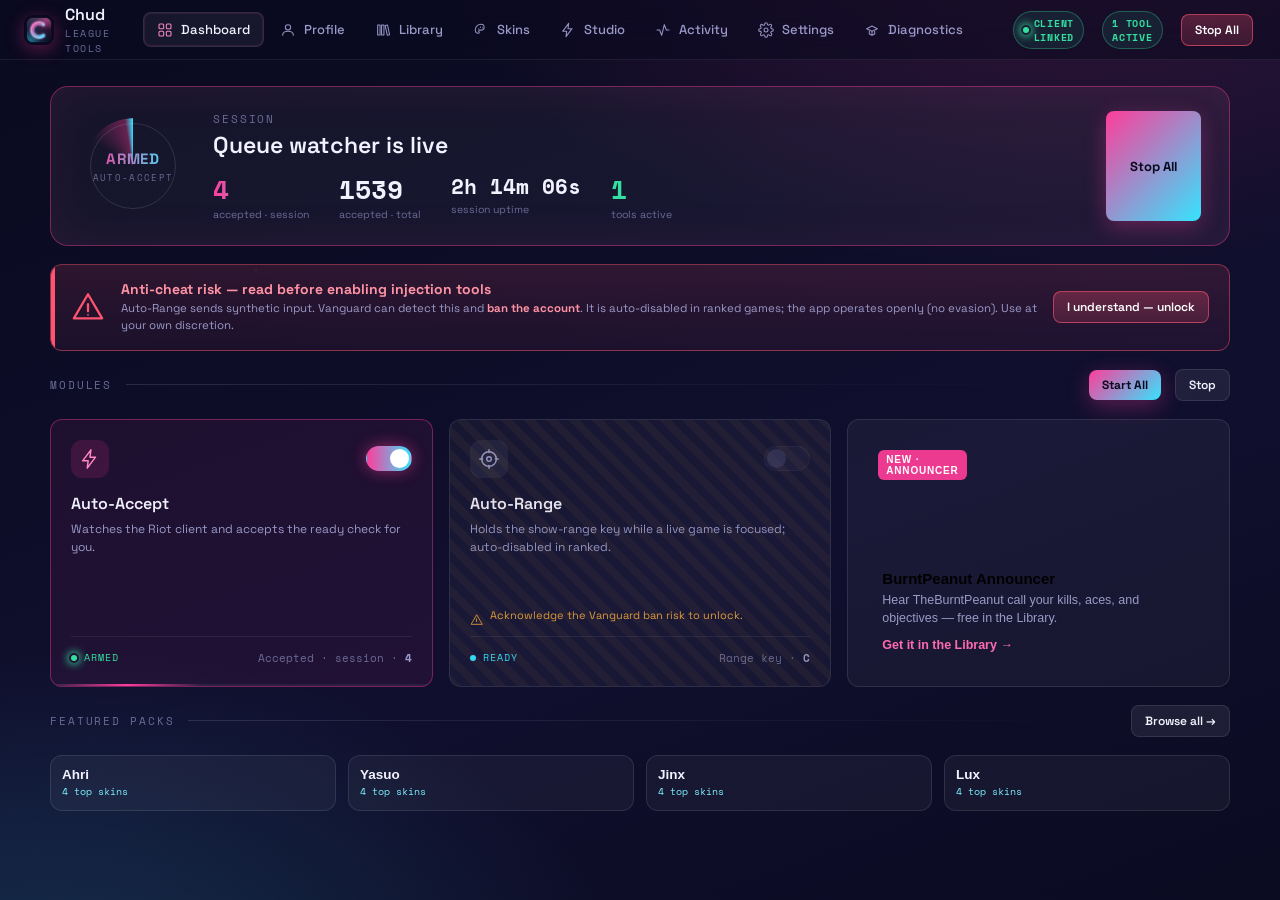
==== commit cef1e447: "studio: Announcer Studio (build custom announcers in-app) + BurntPeanut dashboard feature card Annou" ====
--- a/native/ui/index.html
+++ b/native/ui/index.html
@@ -50,6 +50,7 @@
   <script src="src/shared.js"></script>
   <script src="src/profile.js"></script>
   <script src="src/library.js"></script>
+  <script src="src/studio.js"></script>
   <script src="src/main.js"></script>
 </body>
 </html>
--- a/native/ui/styles/neon.css
+++ b/native/ui/styles/neon.css
@@ -56,6 +56,10 @@
   --cyan-soft:    #7ceeff;
   --neon-grad:    linear-gradient(135deg, #ff3d9a, #35e4ff);
   --neon-grad-h:  linear-gradient(90deg, #ff3d9a, #35e4ff);
+
+  /* short aliases used across dashboard/studio markup */
+  --muted: #9a9ac8;
+  --line:  rgba(255,255,255,0.10);
 
   /* legacy accent names remapped onto the neon palette (profile.js uses these) */
   --gold:        #7ceeff;
@@ -328,6 +332,21 @@
 
 .modules { display: grid; grid-template-columns: repeat(3, 1fr); gap: 16px; }
 @media (max-width: 980px) { .modules { grid-template-columns: 1fr; } }
+
+/* Dashboard feature card (BurntPeanut) — fills the 3rd module slot beside Auto-Range */
+.feature-card { text-align: left; cursor: pointer; padding: 0; overflow: hidden; display: flex; flex-direction: column;
+  background: linear-gradient(180deg, rgba(255,61,154,0.08), rgba(255,255,255,0.03));
+  border: 1px solid rgba(255,61,154,0.28); transition: border-color .15s, transform .15s, box-shadow .15s; }
+.feature-card:hover { border-color: rgba(255,61,154,0.6); transform: translateY(-2px); box-shadow: 0 14px 34px rgba(0,0,0,0.45); }
+.fc-hero { position: relative; height: 118px; background-size: cover; background-position: center 34%;
+  border-bottom: 1px solid rgba(255,255,255,0.08); }
+.fc-hero::after { content: ""; position: absolute; inset: 0; background: linear-gradient(180deg, transparent 45%, rgba(12,14,20,0.85)); }
+.fc-badge { position: absolute; top: 10px; left: 10px; z-index: 1; font-size: 10px; font-weight: 800; letter-spacing: .08em;
+  color: #fff; background: rgba(255,61,154,0.92); padding: 4px 8px; border-radius: 6px; }
+.fc-title { font-weight: 800; font-size: 15px; padding: 12px 14px 0; }
+.fc-sub { color: var(--muted); font-size: 12.5px; line-height: 1.45; padding: 4px 14px 0; flex: 1; }
+.fc-foot { padding: 10px 14px 14px; }
+.fc-cta { color: #ff6bb2; font-weight: 700; font-size: 12.5px; }
 
 .mod {
   position: relative; overflow: hidden; display: flex; flex-direction: column;
@@ -591,3 +610,44 @@
 .lib-install { margin: 0 11px 11px; }
 .lib-ready { position: absolute; top: 6px; right: 6px; font-size: 13px; line-height: 1; padding: 2px 5px; border-radius: 6px; background: rgba(10,10,31,.7); backdrop-filter: blur(4px); }
 .lib-thumb-wrap { position: relative; }
+
+/* Featured champion packs (dashboard) */
+.packs { display: grid; grid-template-columns: repeat(4, 1fr); gap: 12px; }
+.pack-card { text-align: left; cursor: pointer; background: rgba(255,255,255,0.045); border: 1px solid rgba(255,255,255,0.10); border-radius: 12px; overflow: hidden; padding: 0; transition: border-color .15s, transform .15s, box-shadow .15s; display: flex; flex-direction: column; }
+.pack-card:hover { border-color: rgba(255,61,154,0.42); transform: translateY(-2px); box-shadow: 0 12px 30px rgba(0,0,0,0.4); }
+.pack-collage { position: relative; aspect-ratio: 16/10; display: grid; grid-template-columns: 1fr 1fr; grid-template-rows: 1fr 1fr; gap: 2px; background: var(--bg-inset, #0a0f1e); }
+.pack-cell { background-size: cover; background-position: center; background-repeat: no-repeat; background-color: #0a0f1e; }
+.pack-n { position: absolute; right: 6px; bottom: 6px; font-family: var(--font-mono, monospace); font-size: 10px; font-weight: 700; color: #0a0a1f; background: var(--neon-grad-h, linear-gradient(90deg,#ff3d9a,#7ceeff)); border-radius: 999px; padding: 1px 8px; }
+.pack-body { padding: 9px 11px 11px; display: flex; flex-direction: column; gap: 2px; }
+.pack-name { display: flex; align-items: center; gap: 7px; font-size: 13.5px; font-weight: 700; color: #f2f2ff; }
+.pack-ci { width: 22px; height: 22px; border-radius: 50%; }
+.pack-sub { font-family: var(--font-mono, monospace); font-size: 10px; color: #7ceeff; }
+.pack-loading { font-family: var(--font-mono, monospace); font-size: 12px; color: #6b6b96; padding: 14px; }
+@media (max-width: 1000px) { .packs { grid-template-columns: repeat(2, 1fr); } }
+
+/* ── Announcer Studio ─────────────────────────────────────────────────── */
+.stu-wrap { display: flex; flex-direction: column; gap: 14px; }
+.stu-head { display: flex; align-items: flex-start; justify-content: space-between; }
+.stu-tag { color: var(--muted); font-size: 13px; max-width: 640px; margin-top: 4px; line-height: 1.5; }
+.stu-bar { display: flex; align-items: center; gap: 12px; position: sticky; top: 0; z-index: 4;
+  background: rgba(12,14,20,0.86); backdrop-filter: blur(6px); padding: 10px 0; border-bottom: 1px solid var(--line); }
+.stu-name { background: #171b23; border: 1px solid #2a2f3a; color: #e8e6e3; border-radius: 8px; padding: 9px 12px; font-size: 14px; font-weight: 700; width: 240px; }
+.stu-name:focus { border-color: #ff6bb2; outline: none; }
+.stu-count { color: var(--muted); font-size: 13px; flex: 1; }
+.stu-hint { color: #8a8f98; font-size: 12px; background: rgba(255,255,255,0.03); border: 1px solid var(--line); border-radius: 8px; padding: 9px 12px; }
+.stu-cat { display: flex; flex-direction: column; gap: 8px; }
+.stu-cat-h { font-size: 11px; font-weight: 800; letter-spacing: .1em; color: #6f7684; text-transform: uppercase; margin-top: 6px; }
+.stu-slot { display: flex; align-items: center; gap: 12px; padding: 10px 12px; border-radius: 10px;
+  background: rgba(255,255,255,0.035); border: 1px solid var(--line); transition: border-color .12s, background .12s; }
+.stu-slot.filled { border-color: rgba(53,228,255,0.35); background: rgba(53,228,255,0.06); }
+.stu-slot.milestone { opacity: .82; }
+.stu-slot.drop { border-color: #ff6bb2; background: rgba(255,61,154,0.08); }
+.stu-slot-main { flex: 1; min-width: 0; }
+.stu-slot-label { font-weight: 700; font-size: 13.5px; display: flex; align-items: center; gap: 8px; }
+.stu-ms { font-size: 9.5px; font-weight: 800; letter-spacing: .06em; color: #e6a23c; border: 1px solid rgba(230,162,60,0.4); border-radius: 5px; padding: 1px 5px; cursor: help; }
+.stu-slot-state { color: var(--muted); font-size: 12px; margin-top: 2px; }
+.stu-slot-acts { display: flex; align-items: center; gap: 6px; }
+.stu-mini { background: #1c2029; border: 1px solid #2c313c; color: #cdd2da; border-radius: 6px; padding: 5px 9px; font-size: 12px; cursor: pointer; transition: border-color .12s, color .12s; display: inline-flex; align-items: center; }
+.stu-mini:hover { border-color: #3a4150; color: #fff; }
+.stu-mini.rec { border-color: #ff5470; color: #ff8ca0; }
+.stu-mini.file { cursor: pointer; }
--- a/native/ui/styles/library.css
+++ b/native/ui/styles/library.css
@@ -120,3 +120,34 @@
 .lb-mprog-cap { font-family: var(--font-mono); font-size: 11px; color: #7ceeff; margin-top: 6px; }
 .lb-minstalled { display: flex; align-items: center; gap: 10px; flex-wrap: wrap; }
 .lb-mfoot { font-family: var(--font-mono); font-size: 9.5px; color: #6b6b96; margin-top: 8px; }
+.lb-qa.lb-disabled { opacity: .3; cursor: default; }
+.lb-qa.lb-disabled:hover { border-color: rgba(255,255,255,0.14); }
+.lb-inchamp { font-family: var(--font-mono); font-size: 10.5px; color: #33e0a0; letter-spacing: .02em; white-space: nowrap; }
+.lb-rail-list.lb-rail-scroll { max-height: 300px; overflow-y: auto; padding-right: 4px; }
+.lb-rail-list.lb-rail-scroll::-webkit-scrollbar { width: 6px; }
+.lb-rail-list.lb-rail-scroll::-webkit-scrollbar-track { background: rgba(0,0,0,0.3); }
+.lb-rail-list.lb-rail-scroll::-webkit-scrollbar-thumb { background: #3d4a68; border-radius: 3px; }
+/* Bundles (champion packs) */
+.lb-btop { display: flex; flex-direction: column; gap: 3px; margin-bottom: 14px; }
+.lb-btop-t { font-size: 15px; font-weight: 700; color: #f2f2ff; }
+.lb-btop-s { font-size: 12px; color: #9a9ac8; max-width: 62ch; }
+.lb-bgrid { display: grid; grid-template-columns: repeat(2, 1fr); gap: 14px; }
+.lb-bundle { display: flex; gap: 14px; background: rgba(255,255,255,0.045); border: 1px solid rgba(255,255,255,0.10); border-radius: 14px; padding: 12px; transition: border-color .15s, transform .15s; }
+.lb-bundle:hover { border-color: rgba(255,61,154,0.40); transform: translateY(-2px); }
+.lb-bcollage { position: relative; width: 148px; flex: 0 0 auto; aspect-ratio: 1/1; border-radius: 10px; overflow: hidden; display: grid; grid-template-columns: 1fr 1fr; grid-template-rows: 1fr 1fr; gap: 2px; background: var(--bg-inset); }
+.lb-bcell { background-size: cover; background-position: center; background-repeat: no-repeat; }
+.lb-bcount { position: absolute; right: 6px; bottom: 6px; font-family: var(--font-mono); font-size: 10px; font-weight: 700; color: #0a0a1f; background: var(--neon-grad-h); border-radius: 999px; padding: 1px 8px; }
+.lb-bbody { min-width: 0; flex: 1; display: flex; flex-direction: column; gap: 4px; }
+.lb-btitle { display: flex; align-items: center; gap: 8px; font-size: 16px; font-weight: 700; color: #f2f2ff; }
+.lb-btitle .lb-ci { width: 24px; height: 24px; }
+.lb-bsub { font-family: var(--font-mono); font-size: 10.5px; color: #7ceeff; }
+.lb-bnames { font-size: 11px; color: #6b6b96; line-height: 1.45; flex: 1; overflow: hidden; display: -webkit-box; -webkit-line-clamp: 3; -webkit-box-orient: vertical; }
+.lb-baction { margin-top: 4px; }
+.lb-binstall { width: 100%; }
+@media (max-width: 900px) { .lb-bgrid { grid-template-columns: 1fr; } }
+/* Skin showcase video (modal) */
+.lb-mpreview { position: relative; }
+.lb-vplay { position: absolute; inset: 0; margin: auto; width: fit-content; height: fit-content; display: flex; align-items: center; gap: 9px; padding: 11px 18px; border: 1px solid rgba(255,255,255,0.28); border-radius: 999px; background: rgba(7,11,22,0.66); backdrop-filter: blur(6px); color: #fff; cursor: pointer; font-size: 13px; font-weight: 600; transition: transform .12s, border-color .15s, background .15s; }
+.lb-vplay:hover { transform: scale(1.04); border-color: rgba(255,61,154,0.7); background: rgba(7,11,22,0.8); }
+.lb-vplay svg { color: #ff3d9a; }
+.lb-vframe { position: absolute; inset: 0; width: 100%; height: 100%; border: 0; border-radius: inherit; background: #000; }
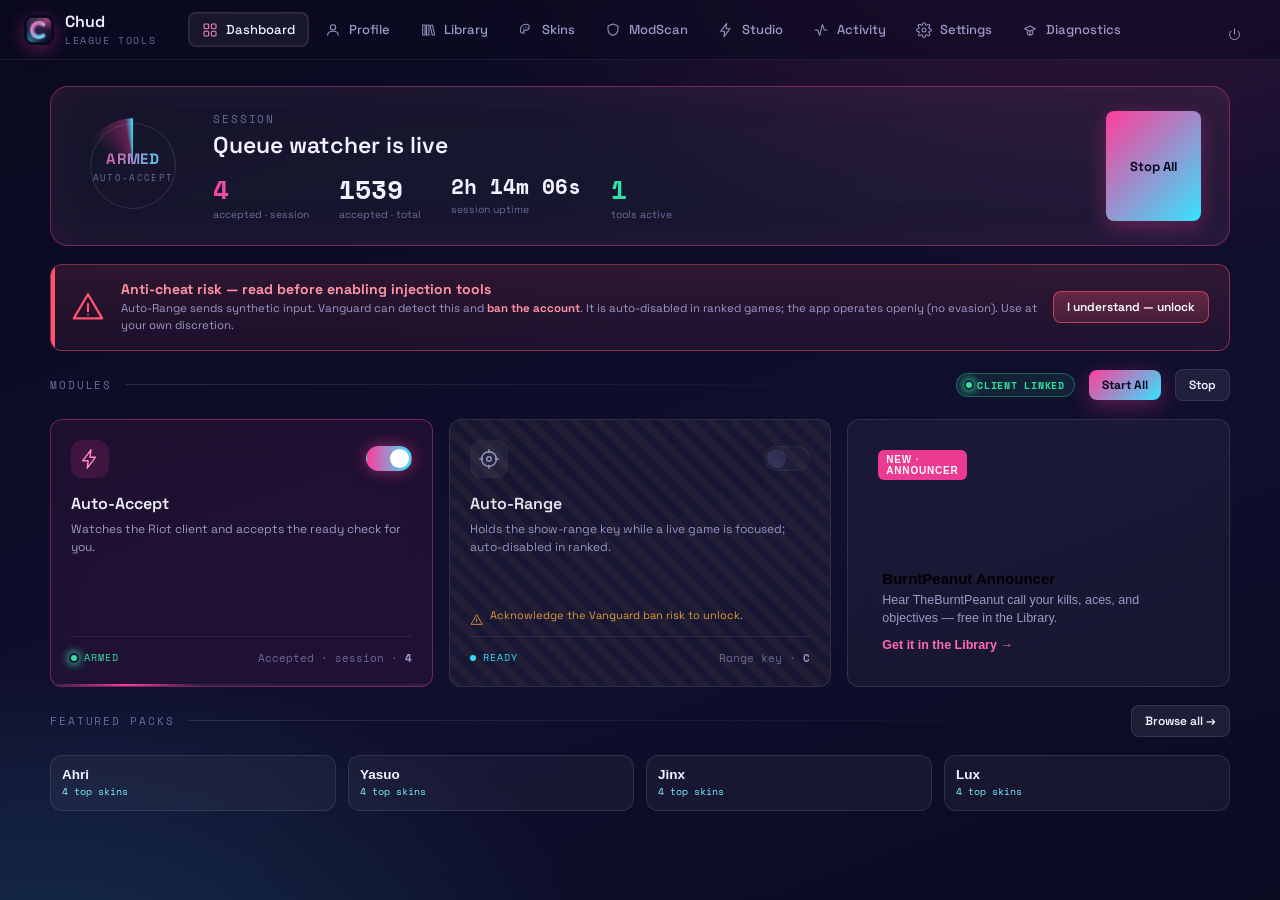
==== commit 7650a823: "ui: add ModScan nav page (scan status + folder sweep + manual scan) New modscan.js page (window.rend" ====
--- a/native/ui/index.html
+++ b/native/ui/index.html
@@ -8,6 +8,7 @@
   <link rel="stylesheet" href="styles/neon.css" />
   <link rel="stylesheet" href="styles/library.css" />
   <link rel="stylesheet" href="styles/profile.css" />
+  <link rel="stylesheet" href="styles/modscan.css" />
 </head>
 <body>
   <div class="app-bg"></div>
@@ -23,9 +24,6 @@
       <nav class="nav" id="nav"></nav>
       <div class="spacer"></div>
       <button id="updatePill" class="update-pill" style="display:none"></button>
-      <span id="topClient" class="chip"></span>
-      <span id="topChip" class="chip"></span>
-      <button class="btn danger sm" id="stopAllTop" style="display:none">Stop All</button>
       <button class="btn ghost sm" id="exitBtn" title="Exit"><span id="exitIco" style="display:inline-flex;width:15px;height:15px"></span></button>
     </header>
     <div class="content"><div class="content-inner fade-in" id="page"></div></div>
@@ -51,6 +49,7 @@
   <script src="src/profile.js"></script>
   <script src="src/library.js"></script>
   <script src="src/studio.js"></script>
+  <script src="src/modscan.js"></script>
   <script src="src/main.js"></script>
 </body>
 </html>
--- a/native/ui/styles/library.css
+++ b/native/ui/styles/library.css
@@ -57,6 +57,7 @@
 .lb-ph-cat { font-family: var(--font-mono); font-size: 10px; letter-spacing: 0.16em; color: rgba(255,255,255,0.55); }
 .lb-badge { position: absolute; font-family: var(--font-mono); font-size: 8.5px; font-weight: 700; text-transform: uppercase; padding: 3px 8px; border-radius: 999px; }
 .lb-trend { top: 8px; left: 8px; background: var(--neon-grad-h); color: #0a0a1f; box-shadow: 0 2px 10px rgba(255,61,154,.5); }
+.lb-original { top: 8px; left: 8px; background: linear-gradient(90deg, #ffd34d, #ff9a3d); color: #2a1600; box-shadow: 0 2px 12px rgba(255,180,60,.55); letter-spacing: .04em; }
 .lb-broken { bottom: 8px; left: 8px; color: #e6a23c; border: 1px solid rgba(230,162,60,0.5); background: rgba(10,10,31,0.7); }
 .lb-actions { position: absolute; top: 8px; right: 8px; display: flex; gap: 6px; }
 .lb-qa { width: 27px; height: 27px; border-radius: 8px; display: grid; place-items: center; background: rgba(10,10,31,0.62); backdrop-filter: blur(8px); border: 1px solid rgba(255,255,255,0.14); cursor: pointer; color: #f2f2ff; transition: border-color .15s, transform .1s; }
@@ -112,7 +113,9 @@
 .lb-mby { font-size: 11.5px; color: #6b6b96; }
 .lb-mchips { display: flex; gap: 8px; flex-wrap: wrap; }
 .lb-mstats { display: flex; gap: 14px; font-family: var(--font-mono); font-size: 10.5px; color: #6b6b96; }
-.lb-mdesc { font-size: 12.5px; line-height: 1.6; color: #9a9ac8; }
+.lb-mdesc { font-size: 12.5px; line-height: 1.6; color: #9a9ac8; max-height: 132px; overflow-y: auto; white-space: pre-wrap; }
+.lb-rflink { display: inline-flex; align-items: center; gap: 6px; align-self: flex-start; font-size: 11.5px; font-weight: 600; color: #7ceeff; text-decoration: none; padding: 5px 10px; border: 1px solid rgba(124,238,255,0.3); border-radius: 8px; transition: background .15s, border-color .15s; }
+.lb-rflink:hover { background: rgba(124,238,255,0.1); border-color: rgba(124,238,255,0.55); }
 .lb-maction { margin-top: auto; padding-top: 10px; }
 .lb-minstall { width: 100%; box-shadow: 0 6px 22px rgba(255,61,154,0.32); }
 .lb-mprog { height: 8px; border-radius: 999px; background: rgba(255,255,255,0.08); overflow: hidden; }
--- a/native/ui/styles/modscan.css
+++ b/native/ui/styles/modscan.css
@@ -0,0 +1,59 @@
+/* ModScan (mod malware scanner) — uses neon.css tokens. */
+.ms-wrap { display: flex; flex-direction: column; gap: 14px; }
+.ms-head { display: flex; align-items: flex-start; justify-content: space-between; gap: 16px; }
+.ms-tag { color: var(--muted); font-size: 13px; max-width: 640px; margin-top: 4px; line-height: 1.5; }
+.ms-card { display: flex; flex-direction: column; gap: 12px; }
+.ms-card-title { font-weight: 600; font-size: 15px; color: var(--text-primary); }
+
+.ms-scanning { flex-direction: row; align-items: center; gap: 12px; color: var(--text-secondary); font-size: 13px; }
+.ms-spinner { width: 18px; height: 18px; border-radius: 50%; border: 2px solid rgba(255,255,255,0.14); border-top-color: var(--cyan); animation: msSpin .7s linear infinite; flex: 0 0 auto; }
+@keyframes msSpin { to { transform: rotate(360deg); } }
+
+.ms-summary { font-family: var(--font-mono); font-size: 13px; color: var(--text-secondary); }
+.ms-summary b { color: var(--text-primary); font-size: 15px; }
+.ms-sum-ok { color: var(--green); }
+.ms-sum-bad { color: var(--amber); }
+.ms-summary-warn .ms-sum-bad { font-weight: 700; }
+
+.ms-flagged-list { display: flex; flex-direction: column; gap: 8px; }
+.ms-frow { padding: 11px 12px; border-radius: 10px; background: rgba(255,84,112,0.06); border: 1px solid rgba(255,84,112,0.28); }
+.ms-frow-err { background: rgba(255,255,255,0.03); border-color: var(--glass-border); }
+.ms-frow-top { display: flex; align-items: center; justify-content: space-between; gap: 10px; }
+.ms-frow-name { font-size: 13px; font-weight: 600; color: var(--text-primary); overflow: hidden; text-overflow: ellipsis; white-space: nowrap; }
+
+.ms-showclean { font-size: 11px; color: var(--text-muted); cursor: pointer; }
+.ms-showclean:hover { color: var(--text-primary); }
+.ms-clean-list { display: flex; flex-direction: column; gap: 4px; }
+.ms-crow { display: flex; align-items: center; justify-content: space-between; gap: 10px; padding: 7px 10px; border-radius: 8px; background: rgba(255,255,255,0.03); font-size: 12px; }
+.ms-crow-name { color: var(--text-secondary); overflow: hidden; text-overflow: ellipsis; white-space: nowrap; }
+
+.ms-findings { display: flex; flex-direction: column; gap: 6px; margin-top: 8px; }
+.ms-finding { display: flex; gap: 8px; align-items: flex-start; font-size: 12px; }
+.ms-fdot { width: 7px; height: 7px; border-radius: 50%; margin-top: 5px; flex: 0 0 auto; }
+.ms-fcode { font-family: var(--font-mono); font-size: 10.5px; letter-spacing: .02em; color: var(--text-primary); }
+.ms-fentry { color: var(--cyan-soft); font-family: var(--font-mono); font-size: 10.5px; }
+.ms-fdetail { color: var(--text-secondary); margin-top: 2px; }
+.ms-vt { font-family: var(--font-mono); font-size: 11px; color: var(--amber); margin-top: 6px; }
+
+.ms-empty { color: var(--text-secondary); font-size: 13px; padding: 8px 2px; }
+
+.ms-ilist { display: flex; flex-direction: column; }
+.ms-irow-wrap { border-bottom: 1px solid var(--line-soft); padding: 11px 0; }
+.ms-irow-wrap:last-child { border-bottom: none; }
+.ms-irow { display: flex; align-items: center; gap: 14px; }
+.ms-irow-main { flex: 1; min-width: 0; }
+.ms-irow-name { font-size: 13px; font-weight: 600; color: var(--text-primary); overflow: hidden; text-overflow: ellipsis; white-space: nowrap; }
+.ms-irow-meta { font-size: 11px; color: var(--text-muted); margin-top: 2px; }
+.ms-irow-detail { padding: 0 2px; margin-top: 8px; }
+
+.ms-v-ok { color: var(--green); border-color: rgba(51,224,160,0.33); background: rgba(51,224,160,0.09); }
+.ms-v-warn { color: var(--amber); border-color: rgba(230,162,60,0.45); background: rgba(230,162,60,0.12); }
+.ms-v-bad { color: var(--red); border-color: rgba(255,84,112,0.55); background: rgba(255,84,112,0.16); font-weight: 800; box-shadow: 0 0 12px rgba(255,84,112,0.25); }
+.ms-v-err, .ms-v-none { color: var(--text-muted); border-color: var(--glass-border); background: rgba(255,255,255,0.04); }
+.ms-dot { width: 5px; height: 5px; border-radius: 50%; display: inline-block; background: currentColor; }
+
+.ms-manual { display: flex; flex-direction: column; gap: 10px; }
+.ms-manual-row { display: flex; gap: 10px; }
+.ms-manual-input { flex: 1; width: auto; text-align: left; }
+.ms-manual-result { padding: 11px 12px; border-radius: 10px; background: rgba(255,255,255,0.03); border: 1px solid var(--glass-border); }
+.ms-manual-result-top { display: flex; align-items: center; justify-content: space-between; gap: 10px; }
